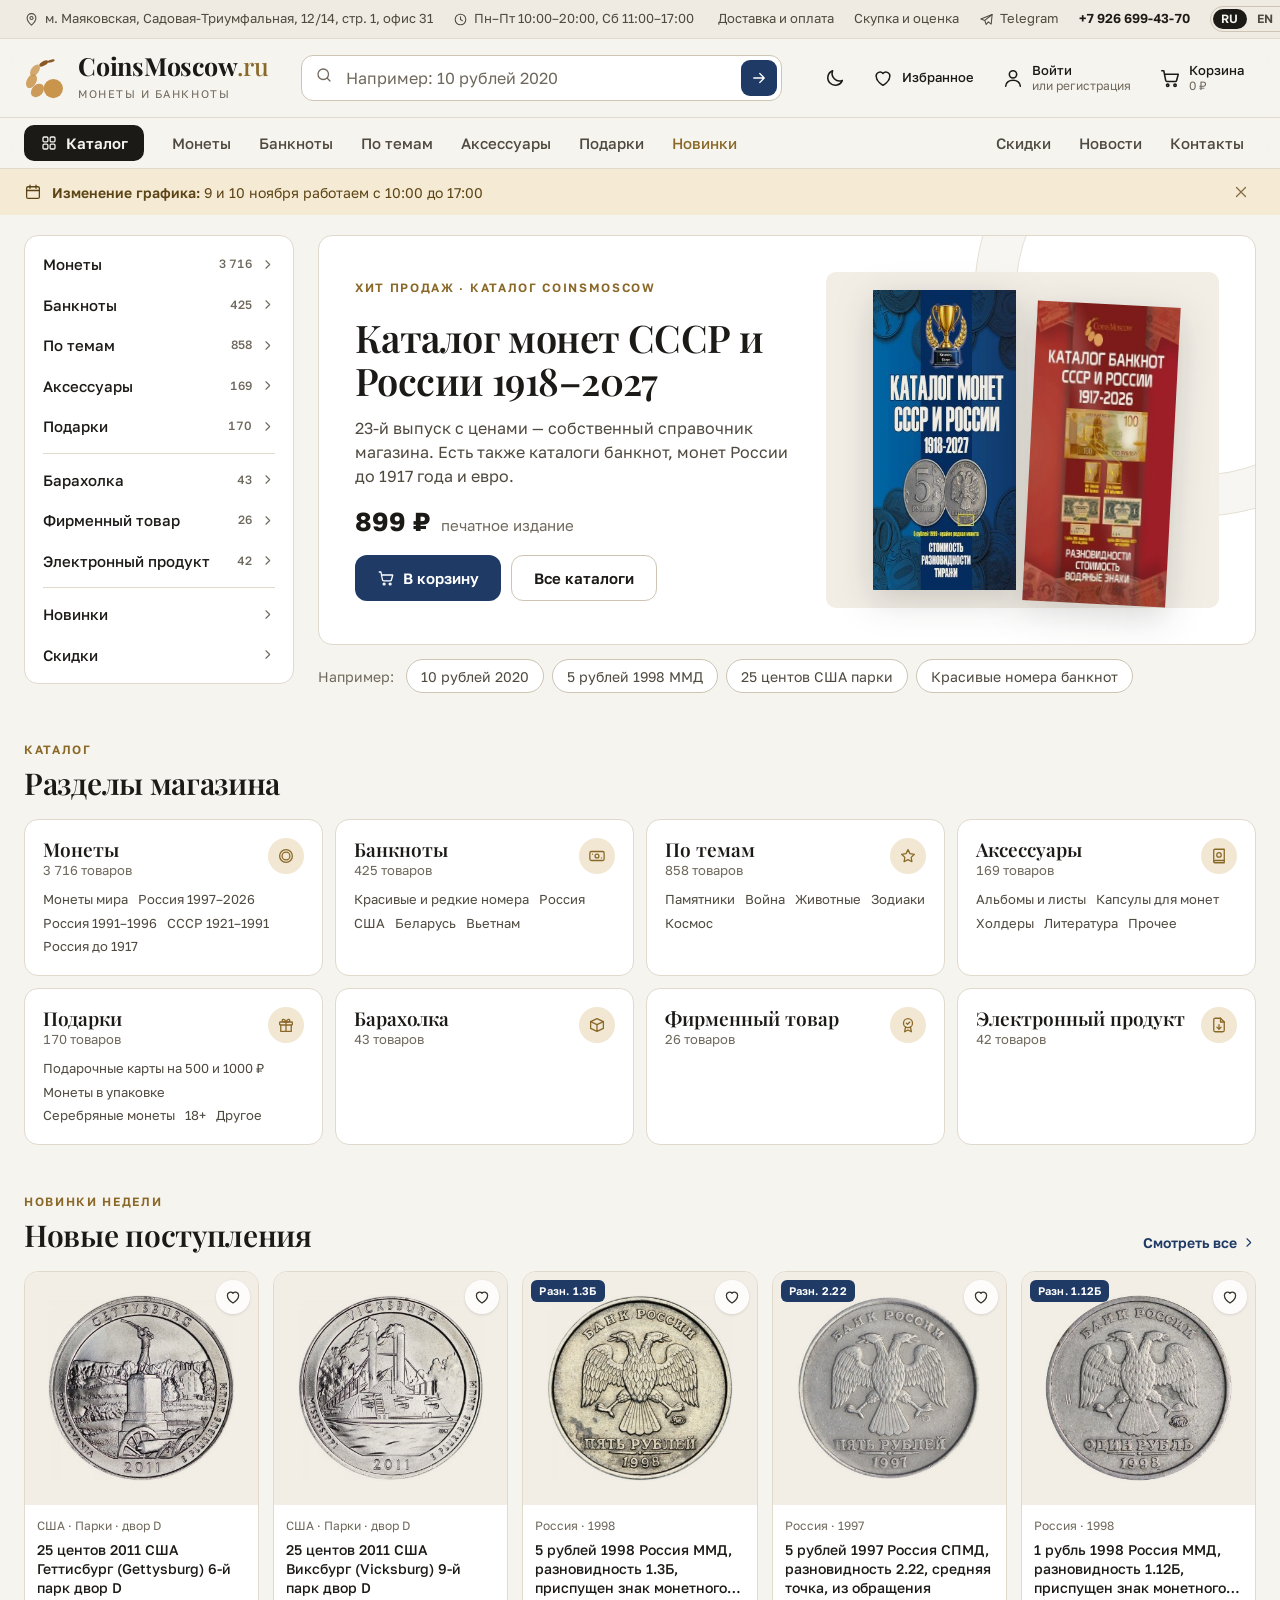
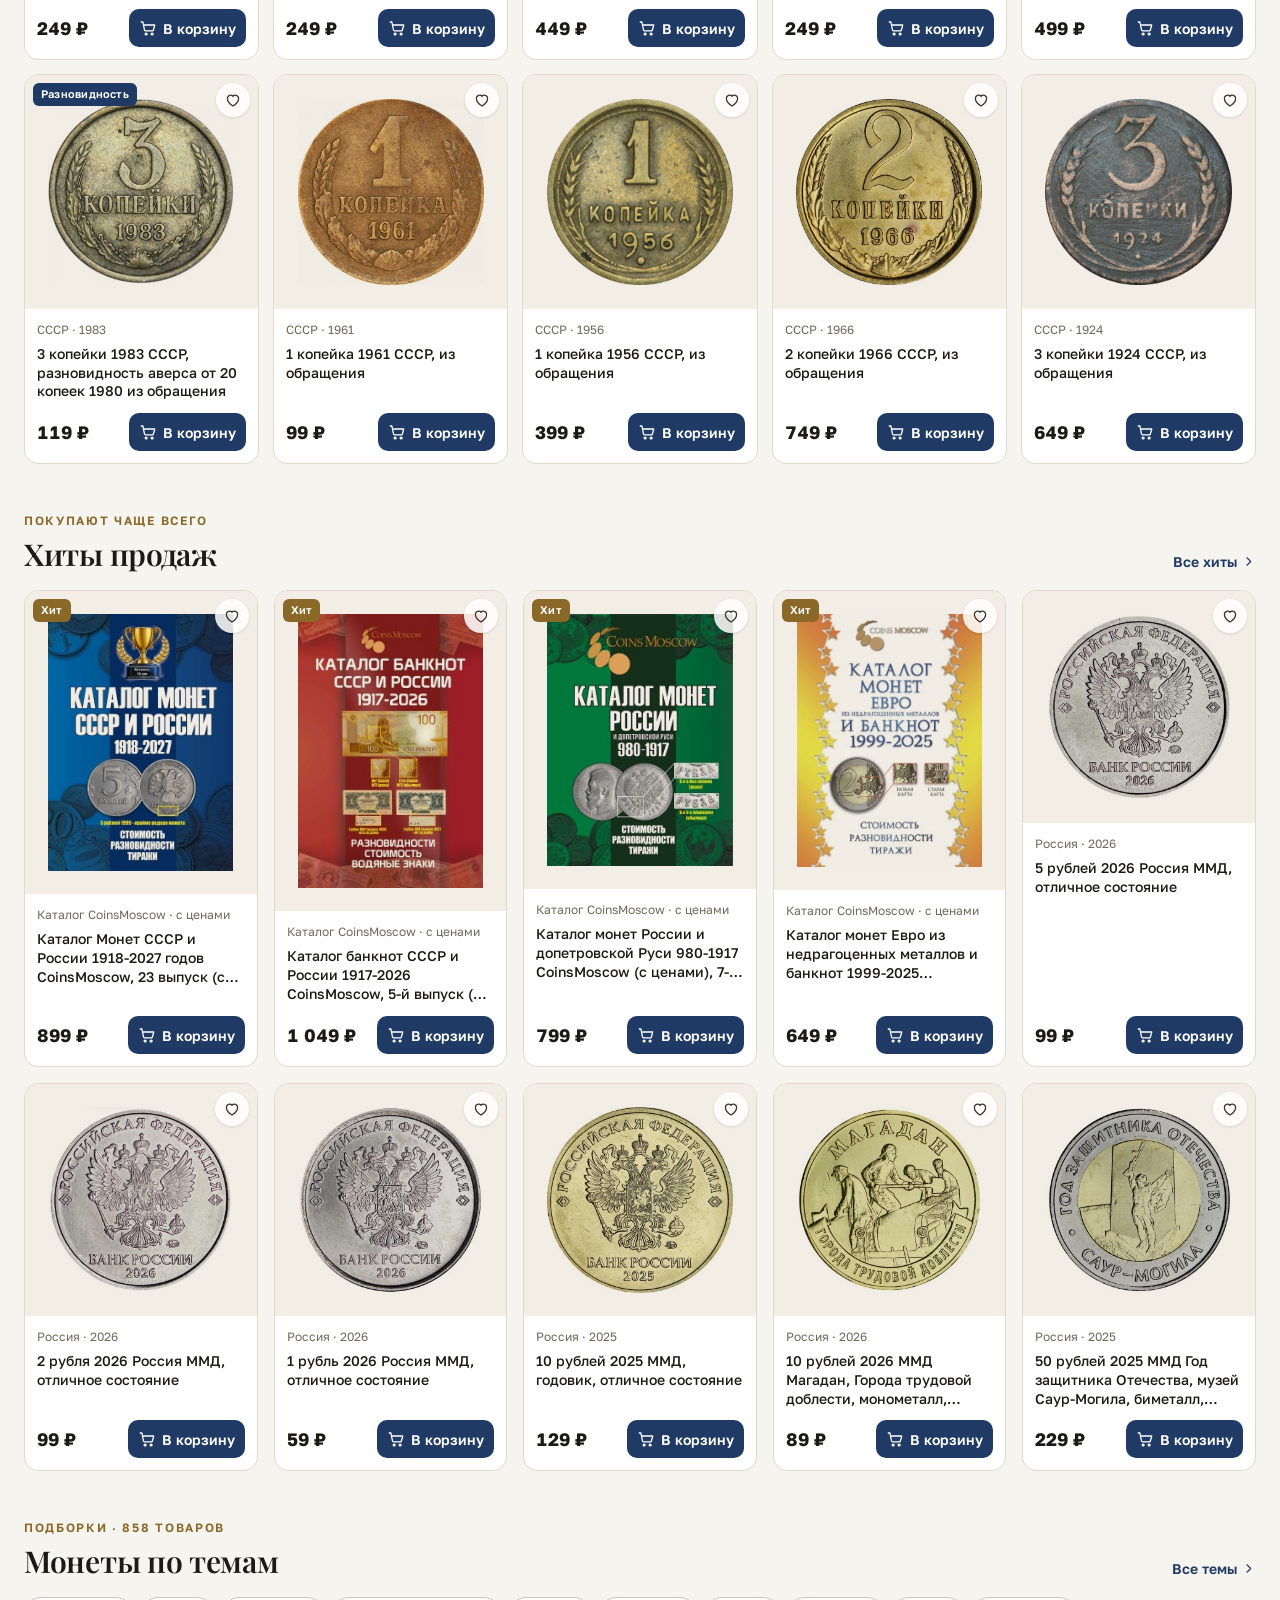
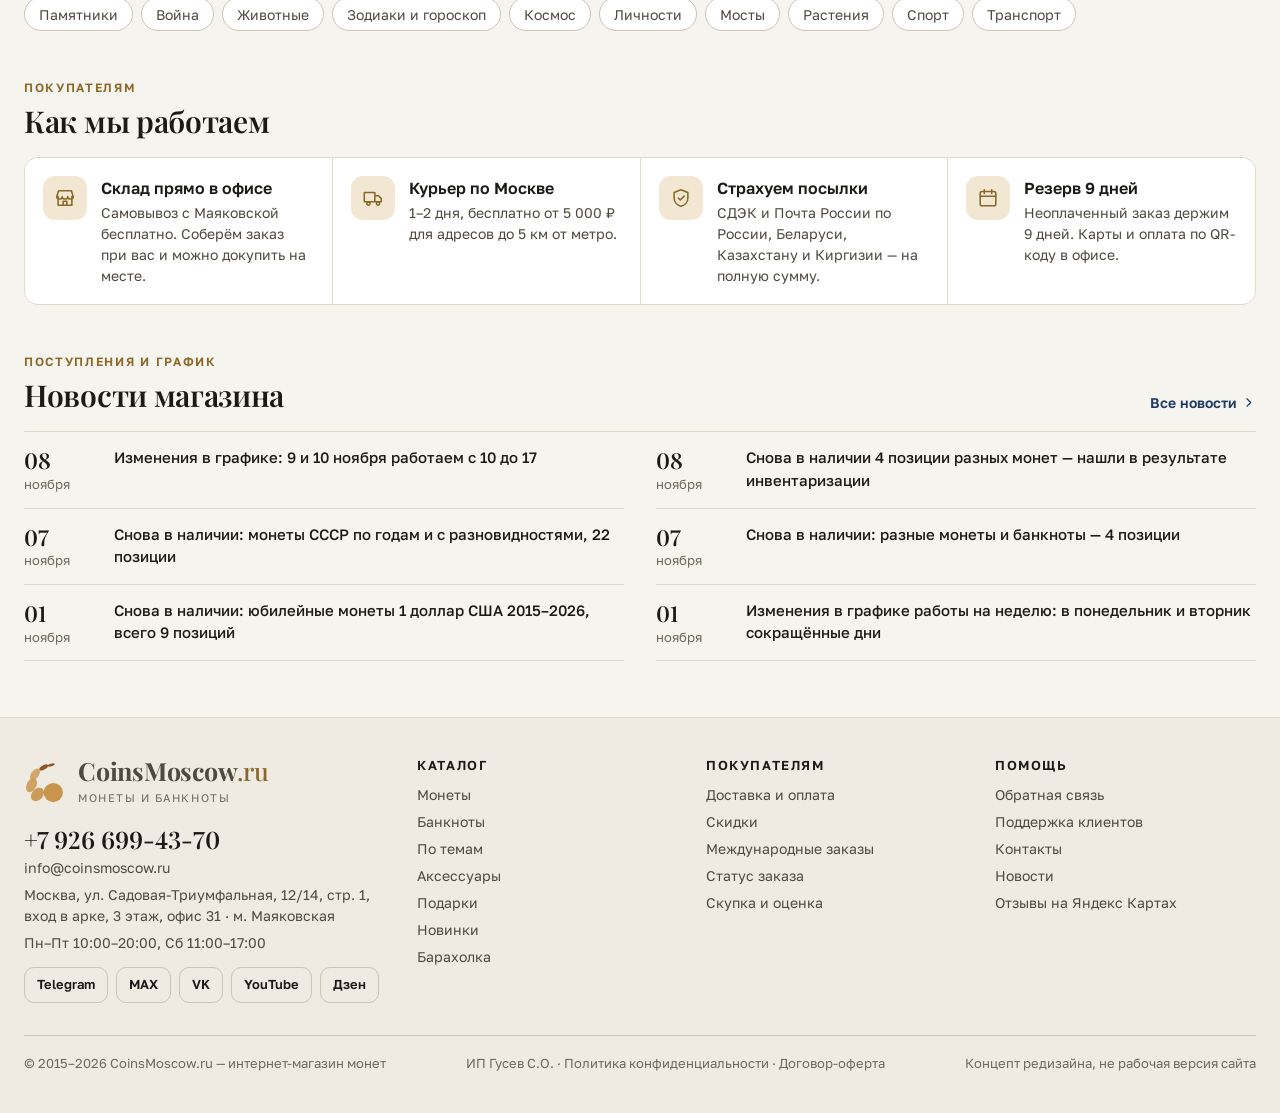
==== index.html @ cd940ba4 "feat: add coinsmoscow redesign concept" ====
<!doctype html>
<html lang="ru" data-theme="light" data-effective-theme="light">
<head>
<meta charset="utf-8">
<meta name="viewport" content="width=device-width, initial-scale=1, viewport-fit=cover">
<meta name="robots" content="noindex, nofollow">
<title>CoinsMoscow.ru — концепт редизайна</title>
<meta name="description" content="Концепт редизайна интернет-магазина монет и банкнот CoinsMoscow.ru">
<meta name="theme-color" content="#f6f4ef">
<script>(function(){var r=document.documentElement,t=null;try{t=localStorage.getItem('cm-theme')}catch(x){}if(t==='dark'){r.setAttribute('data-theme','dark');r.setAttribute('data-effective-theme','dark')}else if(t==='system'){r.removeAttribute('data-theme');r.setAttribute('data-effective-theme',window.matchMedia('(prefers-color-scheme: dark)').matches?'dark':'light')}})();</script>
<link rel="preconnect" href="https://fonts.googleapis.com">
<link rel="preconnect" href="https://fonts.gstatic.com" crossorigin>
<link rel="stylesheet" href="https://fonts.googleapis.com/css2?family=Golos+Text:wght@400;500;600;700&family=Playfair+Display:wght@500;600;700&display=swap">
<link rel="icon" href="data:image/svg+xml,%3Csvg xmlns=%22http://www.w3.org/2000/svg%22 viewBox=%220 0 32 32%22%3E%3Ccircle cx=%2216%22 cy=%2216%22 r=%2214%22 fill=%22%23c9954d%22/%3E%3Ccircle cx=%2216%22 cy=%2216%22 r=%229.5%22 fill=%22none%22 stroke=%22%238a5a26%22 stroke-width=%222%22/%3E%3C/svg%3E">
<link rel="stylesheet" href="assets/css/style.css">
</head>
<body>
<svg width="0" height="0" style="position:absolute" aria-hidden="true">
<symbol id="i-search" viewBox="0 0 24 24"><circle cx="11" cy="11" r="7"/><path d="m20 20-3.6-3.6"/></symbol>
<symbol id="i-user" viewBox="0 0 24 24"><circle cx="12" cy="8" r="4"/><path d="M4 21c0-4 3.6-6.5 8-6.5s8 2.5 8 6.5"/></symbol>
<symbol id="i-heart" viewBox="0 0 24 24"><path d="M12 20s-7.5-4.4-7.5-10.2A4.3 4.3 0 0 1 12 7a4.3 4.3 0 0 1 7.5 2.8C19.5 15.6 12 20 12 20z"/></symbol>
<symbol id="i-cart" viewBox="0 0 24 24"><path d="M3 4h2.2l2.1 10.6a1.6 1.6 0 0 0 1.6 1.3h8.7a1.6 1.6 0 0 0 1.6-1.2L21 8H6.1"/><circle cx="9.5" cy="20" r="1.3"/><circle cx="17.5" cy="20" r="1.3"/></symbol>
<symbol id="i-menu" viewBox="0 0 24 24"><path d="M4 7h16M4 12h16M4 17h16"/></symbol>
<symbol id="i-close" viewBox="0 0 24 24"><path d="M6 6l12 12M18 6 6 18"/></symbol>
<symbol id="i-grid" viewBox="0 0 24 24"><rect x="4" y="4" width="6.5" height="6.5" rx="1.5"/><rect x="13.5" y="4" width="6.5" height="6.5" rx="1.5"/><rect x="4" y="13.5" width="6.5" height="6.5" rx="1.5"/><rect x="13.5" y="13.5" width="6.5" height="6.5" rx="1.5"/></symbol>
<symbol id="i-sun" viewBox="0 0 24 24"><circle cx="12" cy="12" r="4"/><path d="M12 2.5v2M12 19.5v2M4.6 4.6l1.4 1.4M18 18l1.4 1.4M2.5 12h2M19.5 12h2M4.6 19.4 6 18M18 6l1.4-1.4"/></symbol>
<symbol id="i-moon" viewBox="0 0 24 24"><path d="M20 14.6A8.2 8.2 0 0 1 9.4 4 8.2 8.2 0 1 0 20 14.6z"/></symbol>
<symbol id="i-monitor" viewBox="0 0 24 24"><rect x="3" y="4.5" width="18" height="12" rx="2"/><path d="M9 20h6M12 16.5V20"/></symbol>
<symbol id="i-phone" viewBox="0 0 24 24"><path d="M5.5 3.5h3.2l1.8 4.6-2.2 1.4a11.5 11.5 0 0 0 6.2 6.2l1.4-2.2 4.6 1.8v3.2a2 2 0 0 1-2.2 2A16.8 16.8 0 0 1 3.5 5.7a2 2 0 0 1 2-2.2z"/></symbol>
<symbol id="i-pin" viewBox="0 0 24 24"><path d="M12 21s-7-6.1-7-11.4a7 7 0 0 1 14 0C19 14.9 12 21 12 21z"/><circle cx="12" cy="9.6" r="2.5"/></symbol>
<symbol id="i-clock" viewBox="0 0 24 24"><circle cx="12" cy="12" r="8.5"/><path d="M12 7.5V12l3 2"/></symbol>
<symbol id="i-chevron-right" viewBox="0 0 24 24"><path d="m9.5 6 6 6-6 6"/></symbol>
<symbol id="i-chevron-left" viewBox="0 0 24 24"><path d="m14.5 6-6 6 6 6"/></symbol>
<symbol id="i-chevron-down" viewBox="0 0 24 24"><path d="m6 9.5 6 6 6-6"/></symbol>
<symbol id="i-arrow-right" viewBox="0 0 24 24"><path d="M5 12h14M13 6l6 6-6 6"/></symbol>
<symbol id="i-info" viewBox="0 0 24 24"><circle cx="12" cy="12" r="8.5"/><path d="M12 11v5.5M12 7.8v.2"/></symbol>
<symbol id="i-coin" viewBox="0 0 24 24"><circle cx="12" cy="12" r="8.5"/><circle cx="12" cy="12" r="5.2"/></symbol>
<symbol id="i-banknote" viewBox="0 0 24 24"><rect x="2.5" y="6" width="19" height="12" rx="2"/><circle cx="12" cy="12" r="2.6"/><path d="M6 9.5v.01M18 14.5v.01"/></symbol>
<symbol id="i-star" viewBox="0 0 24 24"><path d="m12 3.5 2.6 5.3 5.9.9-4.3 4.1 1 5.8L12 16.9l-5.2 2.7 1-5.8-4.3-4.1 5.9-.9z"/></symbol>
<symbol id="i-album" viewBox="0 0 24 24"><path d="M5 4.5A1.5 1.5 0 0 1 6.5 3H19v15H6.5A1.5 1.5 0 0 0 5 19.5z"/><path d="M5 19.5A1.5 1.5 0 0 0 6.5 21H19v-3"/><circle cx="12" cy="10.5" r="3"/></symbol>
<symbol id="i-gift" viewBox="0 0 24 24"><rect x="3.5" y="8" width="17" height="4" rx="1"/><path d="M5 12v8.5h14V12M12 8v12.5"/><path d="M12 8C10.5 4 7 3.5 7 6s5 2 5 2zm0 0c1.5-4 5-4.5 5-2s-5 2-5 2z"/></symbol>
<symbol id="i-box" viewBox="0 0 24 24"><path d="m3.5 7.5 8.5-4 8.5 4-8.5 4z"/><path d="M3.5 7.5v9l8.5 4 8.5-4v-9M12 11.5v9"/></symbol>
<symbol id="i-seal" viewBox="0 0 24 24"><circle cx="12" cy="9.5" r="6"/><path d="m8.8 14.5-1.3 6.5 4.5-2.4 4.5 2.4-1.3-6.5"/><path d="m9.7 9.5 1.6 1.6 3-3"/></symbol>
<symbol id="i-file" viewBox="0 0 24 24"><path d="M14 3H7a2 2 0 0 0-2 2v14a2 2 0 0 0 2 2h10a2 2 0 0 0 2-2V8z"/><path d="M14 3v5h5M12 11.5v6M9.2 14.8 12 17.6l2.8-2.8"/></symbol>
<symbol id="i-truck" viewBox="0 0 24 24"><path d="M2.5 6h11.5v10H2.5zM14 9.5h4l3 3.2V16h-7"/><circle cx="7" cy="18" r="1.8"/><circle cx="17.5" cy="18" r="1.8"/></symbol>
<symbol id="i-store" viewBox="0 0 24 24"><path d="M4.5 10.5V20h15v-9.5M3 10.5 5 4h14l2 6.5"/><path d="M3 10.5c0 1.4 1.3 2.5 3 2.5s3-1.1 3-2.5c0 1.4 1.3 2.5 3 2.5s3-1.1 3-2.5c0 1.4 1.3 2.5 3 2.5s3-1.1 3-2.5M10 20v-4.5h4V20"/></symbol>
<symbol id="i-shield" viewBox="0 0 24 24"><path d="M12 3 19.5 6v6c0 4.4-3.2 8-7.5 9-4.3-1-7.5-4.6-7.5-9V6z"/><path d="m9 12 2.2 2.2L15.5 10"/></symbol>
<symbol id="i-calendar" viewBox="0 0 24 24"><rect x="3.5" y="5" width="17" height="15.5" rx="2"/><path d="M3.5 10h17M8 3v4M16 3v4"/></symbol>
<symbol id="i-copy" viewBox="0 0 24 24"><rect x="9" y="9" width="11.5" height="11.5" rx="2"/><path d="M5.5 15H5a1.5 1.5 0 0 1-1.5-1.5V5A1.5 1.5 0 0 1 5 3.5h8.5A1.5 1.5 0 0 1 15 5v.5"/></symbol>
<symbol id="i-zoom" viewBox="0 0 24 24"><circle cx="11" cy="11" r="7"/><path d="m20 20-3.6-3.6M11 8v6M8 11h6"/></symbol>
<symbol id="i-home" viewBox="0 0 24 24"><path d="M4 10.8 12 4l8 6.8"/><path d="M6 9.2V20h12V9.2M10 20v-5.5h4V20"/></symbol>
<symbol id="i-send" viewBox="0 0 24 24"><path d="M21 4 3 11.2l6.2 2.3L11.5 20l3.4-4.3 4.6 3.6z"/><path d="m9.2 13.5 11.8-9.5"/></symbol>
<symbol id="i-check" viewBox="0 0 24 24"><path d="m5 12.5 4.5 4.5L19 7.5"/></symbol>
<symbol id="i-eye" viewBox="0 0 24 24"><path d="M2.5 12S6 5.5 12 5.5 21.5 12 21.5 12 18 18.5 12 18.5 2.5 12 2.5 12z"/><circle cx="12" cy="12" r="3"/></symbol>
<symbol id="i-mail" viewBox="0 0 24 24"><rect x="3" y="5.5" width="18" height="13" rx="2"/><path d="m3.5 7 8.5 6 8.5-6"/></symbol>
<symbol id="i-chat" viewBox="0 0 24 24"><path d="M20.5 12a8.5 8.5 0 0 1-12.3 7.6L3.5 20.5l1-4.4A8.5 8.5 0 1 1 20.5 12z"/><path d="M9.5 9.5a2.5 2.5 0 1 1 3.4 2.3c-.6.3-.9.8-.9 1.4v.3M12 16.3v.2"/></symbol>
<symbol id="i-percent" viewBox="0 0 24 24"><path d="M19 5 5 19"/><circle cx="7" cy="7" r="2.5"/><circle cx="17" cy="17" r="2.5"/></symbol>
</svg><div class="topbar">
<div class="container topbar__inner">
<div class="topbar__group">
<span class="topbar__item"><svg class="icon icon--xs" aria-hidden="true"><use href="#i-pin"/></svg>м. Маяковская, Садовая-Триумфальная, 12/14, стр. 1, офис 31</span>
<span class="topbar__item"><svg class="icon icon--xs" aria-hidden="true"><use href="#i-clock"/></svg>Пн–Пт 10:00–20:00, Сб 11:00–17:00</span>
</div>
<div class="topbar__group">
<a class="topbar__item" href="#">Доставка и оплата</a>
<a class="topbar__item" href="#">Скупка и оценка</a>
<a class="topbar__item" href="https://t.me/coinsmoscow_ru"><svg class="icon icon--xs" aria-hidden="true"><use href="#i-send"/></svg>Telegram</a>
<a class="topbar__item topbar__phone num" href="tel:+79266994370">+7 926 699-43-70</a>
<span class="lang"><a href="#" aria-current="true">RU</a><a href="#">EN</a><a href="#">DE</a></span>
</div>
</div>
</div><header class="header">
<div class="container header__row">
<button class="icon-btn header__menu-btn" type="button" data-drawer-open aria-label="Открыть меню"><svg class="icon" aria-hidden="true"><use href="#i-menu"/></svg></button>
<a class="logo" href="index.html" aria-label="CoinsMoscow.ru — на главную"><svg class="logo__mark" viewBox="0 0 48 48" aria-hidden="true"><ellipse class="c2" cx="31" cy="4.6" rx="4.2" ry="1.5" transform="rotate(-16 31 4.6)"/><ellipse class="c2" cx="22.6" cy="7.4" rx="5.6" ry="2.5" transform="rotate(-30 22.6 7.4)"/><ellipse class="c1" cx="12.6" cy="15.2" rx="4.4" ry="7.6" transform="rotate(36 12.6 15.2)" opacity=".8"/><ellipse class="c1" cx="8.6" cy="27.6" rx="5.4" ry="8.6" transform="rotate(30 8.6 27.6)" opacity=".86"/><ellipse class="c1" cx="15.4" cy="38.2" rx="6.4" ry="8.6" transform="rotate(42 15.4 38.2)" opacity=".93"/><circle class="c1" cx="33.5" cy="36" r="11"/></svg><span><span class="logo__word">CoinsMoscow<span>.ru</span></span><span class="logo__sub">Монеты и банкноты</span></span></a>
<form class="search header__search" role="search" data-demo-form="Это макет: поиск заработает в рабочей версии">
<label class="visually-hidden" for="q">Поиск по каталогу</label>
<span class="search__icon"><svg class="icon icon--sm" aria-hidden="true"><use href="#i-search"/></svg></span>
<input class="search__input" id="q" type="search" placeholder="Например: 10 рублей 2020" autocomplete="off">
<button class="search__submit" type="submit" aria-label="Найти"><svg class="icon icon--sm" aria-hidden="true"><use href="#i-arrow-right"/></svg></button>
</form>
<div class="header__actions">
<button class="icon-btn" type="button" data-theme-toggle aria-label="Сменить тему"><svg class="icon ic-moon" aria-hidden="true"><use href="#i-moon"/></svg><svg class="icon ic-sun" aria-hidden="true"><use href="#i-sun"/></svg></button>
<a class="icon-btn header__action header__action--desk" href="#"><svg class="icon" aria-hidden="true"><use href="#i-heart"/></svg><span class="badge-count" data-fav-count data-empty="true">0</span><span class="header__action-label">Избранное</span></a>
<a class="icon-btn header__action header__action--desk" href="#"><svg class="icon" aria-hidden="true"><use href="#i-user"/></svg><span class="header__action-label">Войти<small>или регистрация</small></span></a>
<a class="icon-btn header__action" href="#"><svg class="icon" aria-hidden="true"><use href="#i-cart"/></svg><span class="badge-count" data-cart-count data-empty="true">0</span><span class="header__action-label">Корзина<small class="num" data-cart-sum>0&nbsp;₽</small></span></a>
</div>
</div>
<nav class="nav" aria-label="Основная навигация">
<div class="container nav__inner">
<button class="nav__catalog" type="button" data-mega-toggle aria-expanded="false"><svg class="icon icon--sm" aria-hidden="true"><use href="#i-grid"/></svg>Каталог</button>
<a class="nav__link" href="#">Монеты</a>
<a class="nav__link" href="#">Банкноты</a>
<a class="nav__link" href="#">По темам</a>
<a class="nav__link" href="#">Аксессуары</a>
<a class="nav__link" href="#">Подарки</a>
<a class="nav__link nav__link--accent" href="#">Новинки</a>
<span class="nav__spacer"></span>
<a class="nav__link" href="#">Скидки</a>
<a class="nav__link" href="#">Новости</a>
<a class="nav__link" href="#">Контакты</a>
</div>
<div class="mega" data-mega hidden><div class="container mega__grid"><div><a class="mega__title" href="#">Монеты<small class="num">3&nbsp;716</small></a><ul class="mega__list"><li><a href="#">Монеты мира</a></li><li><a href="#">Россия 1997–2026</a></li><li><a href="#">Россия 1991–1996</a></li><li><a href="#">СССР 1921–1991</a></li><li><a href="#">Россия до 1917</a></li><li><a href="#">Копии монет</a></li></ul></div><div><a class="mega__title" href="#">Банкноты<small class="num">425</small></a><ul class="mega__list"><li><a href="#">Красивые и редкие номера</a></li><li><a href="#">Россия</a></li><li><a href="#">США</a></li><li><a href="#">Беларусь</a></li><li><a href="#">Вьетнам</a></li><li><a href="#">Германия</a></li><li><a href="#">Туркменистан</a></li></ul></div><div><a class="mega__title" href="#">По темам<small class="num">858</small></a><ul class="mega__list"><li><a href="#">Памятники</a></li><li><a href="#">Война</a></li><li><a href="#">Животные</a></li><li><a href="#">Зодиаки</a></li><li><a href="#">Космос</a></li><li><a href="#">Личности</a></li><li><a href="#">Спорт</a></li></ul></div><div><a class="mega__title" href="#">Аксессуары<small class="num">169</small></a><ul class="mega__list"><li><a href="#">Альбомы и листы</a></li><li><a href="#">Капсулы для монет</a></li><li><a href="#">Холдеры</a></li><li><a href="#">Литература</a></li><li><a href="#">Прочее</a></li></ul></div><div><a class="mega__title" href="#">Подарки<small class="num">170</small></a><ul class="mega__list"><li><a href="#">Подарочные карты на 500 и 1000 ₽</a></li><li><a href="#">Монеты в упаковке</a></li><li><a href="#">Серебряные монеты</a></li><li><a href="#">18+</a></li><li><a href="#">Другое</a></li></ul></div><div><a class="mega__title" href="#">Барахолка<small class="num">43</small></a><ul class="mega__list"><li><a href="#">Все товары раздела</a></li></ul></div><div><a class="mega__title" href="#">Фирменный товар<small class="num">26</small></a><ul class="mega__list"><li><a href="#">Все товары раздела</a></li></ul></div><div><a class="mega__title" href="#">Электронный продукт<small class="num">42</small></a><ul class="mega__list"><li><a href="#">Все товары раздела</a></li></ul></div></div></div>
</nav>
</header><div class="notice" data-notice>
<div class="container notice__inner">
<svg class="icon icon--sm" aria-hidden="true"><use href="#i-calendar"/></svg>
<p class="notice__text"><b>Изменение графика:</b> 9 и 10 ноября работаем с 10:00 до 17:00</p>
<button class="notice__close" type="button" data-notice-close aria-label="Скрыть"><svg class="icon icon--sm" aria-hidden="true"><use href="#i-close"/></svg></button>
</div>
</div><main><section class="hero"><div class="container hero__layout"><nav class="side-cat" aria-label="Разделы каталога"><a class="side-cat__link" href="#">Монеты<small>3&nbsp;716</small><svg class="icon icon--xs" aria-hidden="true"><use href="#i-chevron-right"/></svg></a><a class="side-cat__link" href="#">Банкноты<small>425</small><svg class="icon icon--xs" aria-hidden="true"><use href="#i-chevron-right"/></svg></a><a class="side-cat__link" href="#">По темам<small>858</small><svg class="icon icon--xs" aria-hidden="true"><use href="#i-chevron-right"/></svg></a><a class="side-cat__link" href="#">Аксессуары<small>169</small><svg class="icon icon--xs" aria-hidden="true"><use href="#i-chevron-right"/></svg></a><a class="side-cat__link" href="#">Подарки<small>170</small><svg class="icon icon--xs" aria-hidden="true"><use href="#i-chevron-right"/></svg></a><div class="side-cat__divider"></div><a class="side-cat__link" href="#">Барахолка<small>43</small><svg class="icon icon--xs" aria-hidden="true"><use href="#i-chevron-right"/></svg></a><a class="side-cat__link" href="#">Фирменный товар<small>26</small><svg class="icon icon--xs" aria-hidden="true"><use href="#i-chevron-right"/></svg></a><a class="side-cat__link" href="#">Электронный продукт<small>42</small><svg class="icon icon--xs" aria-hidden="true"><use href="#i-chevron-right"/></svg></a><div class="side-cat__divider"></div><a class="side-cat__link" href="#">Новинки<svg class="icon icon--xs" aria-hidden="true"><use href="#i-chevron-right"/></svg></a><a class="side-cat__link" href="#">Скидки<svg class="icon icon--xs" aria-hidden="true"><use href="#i-chevron-right"/></svg></a></nav><div>
<div class="promo">
<div class="promo__body">
<p class="kicker">Хит продаж · каталог CoinsMoscow</p>
<h1 class="promo__title">Каталог монет СССР и России 1918–2027</h1>
<p class="promo__lead">23-й выпуск с ценами — собственный справочник магазина. Есть также каталоги банкнот, монет России до 1917 года и евро.</p>
<p class="promo__price"><b class="num">899&nbsp;₽</b>печатное издание</p>
<div class="promo__actions">
<button class="btn btn--primary" type="button" data-add data-price="899" data-name="Каталог монет СССР и России 1918–2027, 23-й выпуск"><svg class="icon icon--sm" aria-hidden="true"><use href="#i-cart"/></svg>В корзину</button>
<a class="btn btn--ghost" href="#">Все каталоги</a>
</div>
</div>
<div class="promo__media"><img src="assets/img/products/705-s-catalog-russian-ussr-coins-coinsmoscow-1.jpg" alt="Обложка каталога монет СССР и России CoinsMoscow" width="217" height="300"><img src="assets/img/products/12721-s-catalog-banknot-russia-1.jpg" alt="Обложка каталога банкнот СССР и России CoinsMoscow" width="217" height="300"></div>
</div>
<div class="quick"><span class="quick__label">Например:</span><a class="chip" href="#">10 рублей 2020</a><a class="chip" href="#">5 рублей 1998 ММД</a><a class="chip" href="#">25 центов США парки</a><a class="chip" href="#">Красивые номера банкнот</a></div>
</div></div></section><section class="section ">
<div class="container">
<div class="section__head"><div><p class="kicker">Каталог</p><h2 class="section__title">Разделы магазина</h2></div></div>
<div class="cats"><div class="cat"><div class="cat__top"><div><h3 class="cat__name"><a href="#">Монеты</a></h3><p class="cat__count num">3&nbsp;716 товаров</p></div><span class="cat__icon"><svg class="icon icon--sm" aria-hidden="true"><use href="#i-coin"/></svg></span></div><div class="cat__subs"><a href="#">Монеты мира</a><a href="#">Россия 1997–2026</a><a href="#">Россия 1991–1996</a><a href="#">СССР 1921–1991</a><a href="#">Россия до 1917</a></div></div><div class="cat"><div class="cat__top"><div><h3 class="cat__name"><a href="#">Банкноты</a></h3><p class="cat__count num">425 товаров</p></div><span class="cat__icon"><svg class="icon icon--sm" aria-hidden="true"><use href="#i-banknote"/></svg></span></div><div class="cat__subs"><a href="#">Красивые и редкие номера</a><a href="#">Россия</a><a href="#">США</a><a href="#">Беларусь</a><a href="#">Вьетнам</a></div></div><div class="cat"><div class="cat__top"><div><h3 class="cat__name"><a href="#">По темам</a></h3><p class="cat__count num">858 товаров</p></div><span class="cat__icon"><svg class="icon icon--sm" aria-hidden="true"><use href="#i-star"/></svg></span></div><div class="cat__subs"><a href="#">Памятники</a><a href="#">Война</a><a href="#">Животные</a><a href="#">Зодиаки</a><a href="#">Космос</a></div></div><div class="cat"><div class="cat__top"><div><h3 class="cat__name"><a href="#">Аксессуары</a></h3><p class="cat__count num">169 товаров</p></div><span class="cat__icon"><svg class="icon icon--sm" aria-hidden="true"><use href="#i-album"/></svg></span></div><div class="cat__subs"><a href="#">Альбомы и листы</a><a href="#">Капсулы для монет</a><a href="#">Холдеры</a><a href="#">Литература</a><a href="#">Прочее</a></div></div><div class="cat"><div class="cat__top"><div><h3 class="cat__name"><a href="#">Подарки</a></h3><p class="cat__count num">170 товаров</p></div><span class="cat__icon"><svg class="icon icon--sm" aria-hidden="true"><use href="#i-gift"/></svg></span></div><div class="cat__subs"><a href="#">Подарочные карты на 500 и 1000 ₽</a><a href="#">Монеты в упаковке</a><a href="#">Серебряные монеты</a><a href="#">18+</a><a href="#">Другое</a></div></div><div class="cat"><div class="cat__top"><div><h3 class="cat__name"><a href="#">Барахолка</a></h3><p class="cat__count num">43 товаров</p></div><span class="cat__icon"><svg class="icon icon--sm" aria-hidden="true"><use href="#i-box"/></svg></span></div></div><div class="cat"><div class="cat__top"><div><h3 class="cat__name"><a href="#">Фирменный товар</a></h3><p class="cat__count num">26 товаров</p></div><span class="cat__icon"><svg class="icon icon--sm" aria-hidden="true"><use href="#i-seal"/></svg></span></div></div><div class="cat"><div class="cat__top"><div><h3 class="cat__name"><a href="#">Электронный продукт</a></h3><p class="cat__count num">42 товаров</p></div><span class="cat__icon"><svg class="icon icon--sm" aria-hidden="true"><use href="#i-file"/></svg></span></div></div></div>
</div>
</section><section class="section ">
<div class="container">
<div class="section__head"><div><p class="kicker">Новинки недели</p><h2 class="section__title">Новые поступления</h2></div><a class="more-link" href="#">Смотреть все<svg class="icon icon--xs" aria-hidden="true"><use href="#i-chevron-right"/></svg></a></div>
<div class="rail"><article class="card">
<a class="card__media" href="product.html" tabindex="-1" aria-hidden="true"><img src="assets/img/products/3940-s-25-cents-2011-usa-gettysburg-d-1.jpg" alt="" loading="lazy" width="300" height="300"></a>
<button class="card__fav" type="button" data-fav aria-pressed="false" aria-label="В избранное"><svg class="icon icon--sm" aria-hidden="true"><use href="#i-heart"/></svg></button>
<div class="card__body">
<p class="card__meta">США · Парки · двор D</p>
<h3 class="card__title"><a href="product.html">25 центов 2011 США Геттисбург (Gettysburg) 6-й парк двор D</a></h3>
<div class="card__foot"><span class="price">249&nbsp;₽</span><button class="card__add" type="button" data-add data-price="249" data-name="25 центов 2011 США Геттисбург (Gettysburg) 6-й парк двор D" aria-label="В корзину"><svg class="icon icon--sm" aria-hidden="true"><use href="#i-cart"/></svg><span class="card__add-label">В корзину</span></button></div>
</div>
</article><article class="card">
<a class="card__media" href="product.html" tabindex="-1" aria-hidden="true"><img src="assets/img/products/7563-s-25-cents-2011-usa-vicksburg-d-1.jpg" alt="" loading="lazy" width="300" height="300"></a>
<button class="card__fav" type="button" data-fav aria-pressed="false" aria-label="В избранное"><svg class="icon icon--sm" aria-hidden="true"><use href="#i-heart"/></svg></button>
<div class="card__body">
<p class="card__meta">США · Парки · двор D</p>
<h3 class="card__title"><a href="product.html">25 центов 2011 США Виксбург (Vicksburg) 9-й парк двор D</a></h3>
<div class="card__foot"><span class="price">249&nbsp;₽</span><button class="card__add" type="button" data-add data-price="249" data-name="25 центов 2011 США Виксбург (Vicksburg) 9-й парк двор D" aria-label="В корзину"><svg class="icon icon--sm" aria-hidden="true"><use href="#i-cart"/></svg><span class="card__add-label">В корзину</span></button></div>
</div>
</article><article class="card">
<a class="card__media" href="product.html" tabindex="-1" aria-hidden="true"><img src="assets/img/products/18323-s-5-rubles-1998-m-below-fc-1.jpg" alt="" loading="lazy" width="300" height="300"></a>
<span class="card__tag">Разн. 1.3Б</span><button class="card__fav" type="button" data-fav aria-pressed="false" aria-label="В избранное"><svg class="icon icon--sm" aria-hidden="true"><use href="#i-heart"/></svg></button>
<div class="card__body">
<p class="card__meta">Россия · 1998</p>
<h3 class="card__title"><a href="product.html">5 рублей 1998 Россия ММД, разновидность 1.3Б, приспущен знак монетного двора, из обращения</a></h3>
<div class="card__foot"><span class="price">449&nbsp;₽</span><button class="card__add" type="button" data-add data-price="449" data-name="5 рублей 1998 Россия ММД, разновидность 1.3Б, приспущен знак монетного двора, из обращения" aria-label="В корзину"><svg class="icon icon--sm" aria-hidden="true"><use href="#i-cart"/></svg><span class="card__add-label">В корзину</span></button></div>
</div>
</article><article class="card">
<a class="card__media" href="product.html" tabindex="-1" aria-hidden="true"><img src="assets/img/products/22901-5r97_2_22_1.jpg" alt="" loading="lazy" width="300" height="300"></a>
<span class="card__tag">Разн. 2.22</span><button class="card__fav" type="button" data-fav aria-pressed="false" aria-label="В избранное"><svg class="icon icon--sm" aria-hidden="true"><use href="#i-heart"/></svg></button>
<div class="card__body">
<p class="card__meta">Россия · 1997</p>
<h3 class="card__title"><a href="product.html">5 рублей 1997 Россия СПМД, разновидность 2.22, средняя точка, из обращения</a></h3>
<div class="card__foot"><span class="price">249&nbsp;₽</span><button class="card__add" type="button" data-add data-price="249" data-name="5 рублей 1997 Россия СПМД, разновидность 2.22, средняя точка, из обращения" aria-label="В корзину"><svg class="icon icon--sm" aria-hidden="true"><use href="#i-cart"/></svg><span class="card__add-label">В корзину</span></button></div>
</div>
</article><article class="card">
<a class="card__media" href="product.html" tabindex="-1" aria-hidden="true"><img src="assets/img/products/19958-1r1998mmd-prispushen-2.jpg" alt="" loading="lazy" width="300" height="300"></a>
<span class="card__tag">Разн. 1.12Б</span><button class="card__fav" type="button" data-fav aria-pressed="false" aria-label="В избранное"><svg class="icon icon--sm" aria-hidden="true"><use href="#i-heart"/></svg></button>
<div class="card__body">
<p class="card__meta">Россия · 1998</p>
<h3 class="card__title"><a href="product.html">1 рубль 1998 Россия ММД, разновидность 1.12Б, приспущен знак монетного двора, из обращения</a></h3>
<div class="card__foot"><span class="price">499&nbsp;₽</span><button class="card__add" type="button" data-add data-price="499" data-name="1 рубль 1998 Россия ММД, разновидность 1.12Б, приспущен знак монетного двора, из обращения" aria-label="В корзину"><svg class="icon icon--sm" aria-hidden="true"><use href="#i-cart"/></svg><span class="card__add-label">В корзину</span></button></div>
</div>
</article><article class="card">
<a class="card__media" href="product.html" tabindex="-1" aria-hidden="true"><img src="assets/img/products/21824-3cop83-2.jpg" alt="" loading="lazy" width="300" height="300"></a>
<span class="card__tag">Разновидность</span><button class="card__fav" type="button" data-fav aria-pressed="false" aria-label="В избранное"><svg class="icon icon--sm" aria-hidden="true"><use href="#i-heart"/></svg></button>
<div class="card__body">
<p class="card__meta">СССР · 1983</p>
<h3 class="card__title"><a href="product.html">3 копейки 1983 СССР, разновидность аверса от 20 копеек 1980 из обращения</a></h3>
<div class="card__foot"><span class="price">119&nbsp;₽</span><button class="card__add" type="button" data-add data-price="119" data-name="3 копейки 1983 СССР, разновидность аверса от 20 копеек 1980 из обращения" aria-label="В корзину"><svg class="icon icon--sm" aria-hidden="true"><use href="#i-cart"/></svg><span class="card__add-label">В корзину</span></button></div>
</div>
</article><article class="card">
<a class="card__media" href="product.html" tabindex="-1" aria-hidden="true"><img src="assets/img/products/10686-img_4483.jpg" alt="" loading="lazy" width="300" height="300"></a>
<button class="card__fav" type="button" data-fav aria-pressed="false" aria-label="В избранное"><svg class="icon icon--sm" aria-hidden="true"><use href="#i-heart"/></svg></button>
<div class="card__body">
<p class="card__meta">СССР · 1961</p>
<h3 class="card__title"><a href="product.html">1 копейка 1961 СССР, из обращения</a></h3>
<div class="card__foot"><span class="price">99&nbsp;₽</span><button class="card__add" type="button" data-add data-price="99" data-name="1 копейка 1961 СССР, из обращения" aria-label="В корзину"><svg class="icon icon--sm" aria-hidden="true"><use href="#i-cart"/></svg><span class="card__add-label">В корзину</span></button></div>
</div>
</article><article class="card">
<a class="card__media" href="product.html" tabindex="-1" aria-hidden="true"><img src="assets/img/products/20951-img_2649_enl.jpg" alt="" loading="lazy" width="300" height="300"></a>
<button class="card__fav" type="button" data-fav aria-pressed="false" aria-label="В избранное"><svg class="icon icon--sm" aria-hidden="true"><use href="#i-heart"/></svg></button>
<div class="card__body">
<p class="card__meta">СССР · 1956</p>
<h3 class="card__title"><a href="product.html">1 копейка 1956 СССР, из обращения</a></h3>
<div class="card__foot"><span class="price">399&nbsp;₽</span><button class="card__add" type="button" data-add data-price="399" data-name="1 копейка 1956 СССР, из обращения" aria-label="В корзину"><svg class="icon icon--sm" aria-hidden="true"><use href="#i-cart"/></svg><span class="card__add-label">В корзину</span></button></div>
</div>
</article><article class="card">
<a class="card__media" href="product.html" tabindex="-1" aria-hidden="true"><img src="assets/img/products/14920-2k1966-1.jpg" alt="" loading="lazy" width="300" height="300"></a>
<button class="card__fav" type="button" data-fav aria-pressed="false" aria-label="В избранное"><svg class="icon icon--sm" aria-hidden="true"><use href="#i-heart"/></svg></button>
<div class="card__body">
<p class="card__meta">СССР · 1966</p>
<h3 class="card__title"><a href="product.html">2 копейки 1966 СССР, из обращения</a></h3>
<div class="card__foot"><span class="price">749&nbsp;₽</span><button class="card__add" type="button" data-add data-price="749" data-name="2 копейки 1966 СССР, из обращения" aria-label="В корзину"><svg class="icon icon--sm" aria-hidden="true"><use href="#i-cart"/></svg><span class="card__add-label">В корзину</span></button></div>
</div>
</article><article class="card">
<a class="card__media" href="product.html" tabindex="-1" aria-hidden="true"><img src="assets/img/products/20965-img_2578_enl.jpg" alt="" loading="lazy" width="300" height="300"></a>
<button class="card__fav" type="button" data-fav aria-pressed="false" aria-label="В избранное"><svg class="icon icon--sm" aria-hidden="true"><use href="#i-heart"/></svg></button>
<div class="card__body">
<p class="card__meta">СССР · 1924</p>
<h3 class="card__title"><a href="product.html">3 копейки 1924 СССР, из обращения</a></h3>
<div class="card__foot"><span class="price">649&nbsp;₽</span><button class="card__add" type="button" data-add data-price="649" data-name="3 копейки 1924 СССР, из обращения" aria-label="В корзину"><svg class="icon icon--sm" aria-hidden="true"><use href="#i-cart"/></svg><span class="card__add-label">В корзину</span></button></div>
</div>
</article><article class="card">
<a class="card__media" href="product.html" tabindex="-1" aria-hidden="true"><img src="assets/img/products/21880-20cop42-1.jpg" alt="" loading="lazy" width="300" height="300"></a>
<button class="card__fav" type="button" data-fav aria-pressed="false" aria-label="В избранное"><svg class="icon icon--sm" aria-hidden="true"><use href="#i-heart"/></svg></button>
<div class="card__body">
<p class="card__meta">СССР · 1942</p>
<h3 class="card__title"><a href="product.html">20 копеек 1942 СССР, из обращения</a></h3>
<div class="card__foot"><span class="price">599&nbsp;₽</span><button class="card__add" type="button" data-add data-price="599" data-name="20 копеек 1942 СССР, из обращения" aria-label="В корзину"><svg class="icon icon--sm" aria-hidden="true"><use href="#i-cart"/></svg><span class="card__add-label">В корзину</span></button></div>
</div>
</article><article class="card">
<a class="card__media" href="product.html" tabindex="-1" aria-hidden="true"><img src="assets/img/products/20924-img_2661_enl.jpg" alt="" loading="lazy" width="300" height="300"></a>
<button class="card__fav" type="button" data-fav aria-pressed="false" aria-label="В избранное"><svg class="icon icon--sm" aria-hidden="true"><use href="#i-heart"/></svg></button>
<div class="card__body">
<p class="card__meta">СССР · 1924</p>
<h3 class="card__title"><a href="product.html">1 копейка 1924 СССР, из обращения</a></h3>
<div class="card__foot"><span class="price">329&nbsp;₽</span><button class="card__add" type="button" data-add data-price="329" data-name="1 копейка 1924 СССР, из обращения" aria-label="В корзину"><svg class="icon icon--sm" aria-hidden="true"><use href="#i-cart"/></svg><span class="card__add-label">В корзину</span></button></div>
</div>
</article><article class="card">
<a class="card__media" href="product.html" tabindex="-1" aria-hidden="true"><img src="assets/img/products/24176-1grukr1996_2_2.jpg" alt="" loading="lazy" width="300" height="300"></a>
<span class="card__tag card__tag--gold">Нечастый год</span><button class="card__fav" type="button" data-fav aria-pressed="false" aria-label="В избранное"><svg class="icon icon--sm" aria-hidden="true"><use href="#i-heart"/></svg></button>
<div class="card__body">
<p class="card__meta">Украина · 1996</p>
<h3 class="card__title"><a href="product.html">1 гривна 1996 Украина, нечастый год, из обращения</a></h3>
<div class="card__foot"><span class="price">1&nbsp;349&nbsp;₽</span><button class="card__add" type="button" data-add data-price="1349" data-name="1 гривна 1996 Украина, нечастый год, из обращения" aria-label="В корзину"><svg class="icon icon--sm" aria-hidden="true"><use href="#i-cart"/></svg><span class="card__add-label">В корзину</span></button></div>
</div>
</article><article class="card">
<a class="card__media" href="product.html" tabindex="-1" aria-hidden="true"><img src="assets/img/products/14641-3k1968-1.jpg" alt="" loading="lazy" width="300" height="300"></a>
<button class="card__fav" type="button" data-fav aria-pressed="false" aria-label="В избранное"><svg class="icon icon--sm" aria-hidden="true"><use href="#i-heart"/></svg></button>
<div class="card__body">
<p class="card__meta">СССР · 1968</p>
<h3 class="card__title"><a href="product.html">3 копейки 1968 СССР, из обращения</a></h3>
<div class="card__foot"><span class="price">129&nbsp;₽</span><button class="card__add" type="button" data-add data-price="129" data-name="3 копейки 1968 СССР, из обращения" aria-label="В корзину"><svg class="icon icon--sm" aria-hidden="true"><use href="#i-cart"/></svg><span class="card__add-label">В корзину</span></button></div>
</div>
</article><article class="card">
<a class="card__media" href="product.html" tabindex="-1" aria-hidden="true"><img src="assets/img/products/13724-3k1954-1.jpg" alt="" loading="lazy" width="300" height="300"></a>
<button class="card__fav" type="button" data-fav aria-pressed="false" aria-label="В избранное"><svg class="icon icon--sm" aria-hidden="true"><use href="#i-heart"/></svg></button>
<div class="card__body">
<p class="card__meta">СССР · 1954</p>
<h3 class="card__title"><a href="product.html">3 копейки 1954 СССР, из обращения</a></h3>
<div class="card__foot"><span class="price">89&nbsp;₽</span><button class="card__add" type="button" data-add data-price="89" data-name="3 копейки 1954 СССР, из обращения" aria-label="В корзину"><svg class="icon icon--sm" aria-hidden="true"><use href="#i-cart"/></svg><span class="card__add-label">В корзину</span></button></div>
</div>
</article></div>
</div>
</section><section class="section ">
<div class="container">
<div class="section__head"><div><p class="kicker">Покупают чаще всего</p><h2 class="section__title">Хиты продаж</h2></div><a class="more-link" href="#">Все хиты<svg class="icon icon--xs" aria-hidden="true"><use href="#i-chevron-right"/></svg></a></div>
<div class="grid grid--hits"><article class="card">
<a class="card__media" href="product.html" tabindex="-1" aria-hidden="true"><img src="assets/img/products/705-s-catalog-russian-ussr-coins-coinsmoscow-1.jpg" alt="" loading="lazy" width="300" height="300"></a>
<span class="card__tag card__tag--gold">Хит</span><button class="card__fav" type="button" data-fav aria-pressed="false" aria-label="В избранное"><svg class="icon icon--sm" aria-hidden="true"><use href="#i-heart"/></svg></button>
<div class="card__body">
<p class="card__meta">Каталог CoinsMoscow · с ценами</p>
<h3 class="card__title"><a href="product.html">Каталог Монет СССР и России 1918-2027 годов CoinsMoscow, 23 выпуск (c ценами)</a></h3>
<div class="card__foot"><span class="price">899&nbsp;₽</span><button class="card__add" type="button" data-add data-price="899" data-name="Каталог Монет СССР и России 1918-2027 годов CoinsMoscow, 23 выпуск (c ценами)" aria-label="В корзину"><svg class="icon icon--sm" aria-hidden="true"><use href="#i-cart"/></svg><span class="card__add-label">В корзину</span></button></div>
</div>
</article><article class="card">
<a class="card__media" href="product.html" tabindex="-1" aria-hidden="true"><img src="assets/img/products/12721-s-catalog-banknot-russia-1.jpg" alt="" loading="lazy" width="300" height="300"></a>
<span class="card__tag card__tag--gold">Хит</span><button class="card__fav" type="button" data-fav aria-pressed="false" aria-label="В избранное"><svg class="icon icon--sm" aria-hidden="true"><use href="#i-heart"/></svg></button>
<div class="card__body">
<p class="card__meta">Каталог CoinsMoscow · с ценами</p>
<h3 class="card__title"><a href="product.html">Каталог банкнот СССР и России 1917-2026 CoinsMoscow, 5-й выпуск (с ценами), печатная версия</a></h3>
<div class="card__foot"><span class="price">1&nbsp;049&nbsp;₽</span><button class="card__add" type="button" data-add data-price="1049" data-name="Каталог банкнот СССР и России 1917-2026 CoinsMoscow, 5-й выпуск (с ценами), печатная версия" aria-label="В корзину"><svg class="icon icon--sm" aria-hidden="true"><use href="#i-cart"/></svg><span class="card__add-label">В корзину</span></button></div>
</div>
</article><article class="card">
<a class="card__media" href="product.html" tabindex="-1" aria-hidden="true"><img src="assets/img/products/4904-g-catalog-russia-1.jpg" alt="" loading="lazy" width="300" height="300"></a>
<span class="card__tag card__tag--gold">Хит</span><button class="card__fav" type="button" data-fav aria-pressed="false" aria-label="В избранное"><svg class="icon icon--sm" aria-hidden="true"><use href="#i-heart"/></svg></button>
<div class="card__body">
<p class="card__meta">Каталог CoinsMoscow · с ценами</p>
<h3 class="card__title"><a href="product.html">Каталог монет России и допетровской Руси 980-1917 CoinsMoscow (с ценами), 7-й выпуск</a></h3>
<div class="card__foot"><span class="price">799&nbsp;₽</span><button class="card__add" type="button" data-add data-price="799" data-name="Каталог монет России и допетровской Руси 980-1917 CoinsMoscow (с ценами), 7-й выпуск" aria-label="В корзину"><svg class="icon icon--sm" aria-hidden="true"><use href="#i-cart"/></svg><span class="card__add-label">В корзину</span></button></div>
</div>
</article><article class="card">
<a class="card__media" href="product.html" tabindex="-1" aria-hidden="true"><img src="assets/img/products/12680-s-catalog-evro-nickel3d.jpg" alt="" loading="lazy" width="300" height="300"></a>
<span class="card__tag card__tag--gold">Хит</span><button class="card__fav" type="button" data-fav aria-pressed="false" aria-label="В избранное"><svg class="icon icon--sm" aria-hidden="true"><use href="#i-heart"/></svg></button>
<div class="card__body">
<p class="card__meta">Каталог CoinsMoscow · с ценами</p>
<h3 class="card__title"><a href="product.html">Каталог монет Евро из недрагоценных металлов и банкнот 1999-2025 CoinsMoscow (с ценами)</a></h3>
<div class="card__foot"><span class="price">649&nbsp;₽</span><button class="card__add" type="button" data-add data-price="649" data-name="Каталог монет Евро из недрагоценных металлов и банкнот 1999-2025 CoinsMoscow (с ценами)" aria-label="В корзину"><svg class="icon icon--sm" aria-hidden="true"><use href="#i-cart"/></svg><span class="card__add-label">В корзину</span></button></div>
</div>
</article><article class="card">
<a class="card__media" href="product.html" tabindex="-1" aria-hidden="true"><img src="assets/img/products/24704-5r2026_2.jpg" alt="" loading="lazy" width="300" height="300"></a>
<button class="card__fav" type="button" data-fav aria-pressed="false" aria-label="В избранное"><svg class="icon icon--sm" aria-hidden="true"><use href="#i-heart"/></svg></button>
<div class="card__body">
<p class="card__meta">Россия · 2026</p>
<h3 class="card__title"><a href="product.html">5 рублей 2026 Россия ММД, отличное состояние</a></h3>
<div class="card__foot"><span class="price">99&nbsp;₽</span><button class="card__add" type="button" data-add data-price="99" data-name="5 рублей 2026 Россия ММД, отличное состояние" aria-label="В корзину"><svg class="icon icon--sm" aria-hidden="true"><use href="#i-cart"/></svg><span class="card__add-label">В корзину</span></button></div>
</div>
</article><article class="card">
<a class="card__media" href="product.html" tabindex="-1" aria-hidden="true"><img src="assets/img/products/24718-2r2026_2.jpg" alt="" loading="lazy" width="300" height="300"></a>
<button class="card__fav" type="button" data-fav aria-pressed="false" aria-label="В избранное"><svg class="icon icon--sm" aria-hidden="true"><use href="#i-heart"/></svg></button>
<div class="card__body">
<p class="card__meta">Россия · 2026</p>
<h3 class="card__title"><a href="product.html">2 рубля 2026 Россия ММД, отличное состояние</a></h3>
<div class="card__foot"><span class="price">99&nbsp;₽</span><button class="card__add" type="button" data-add data-price="99" data-name="2 рубля 2026 Россия ММД, отличное состояние" aria-label="В корзину"><svg class="icon icon--sm" aria-hidden="true"><use href="#i-cart"/></svg><span class="card__add-label">В корзину</span></button></div>
</div>
</article><article class="card">
<a class="card__media" href="product.html" tabindex="-1" aria-hidden="true"><img src="assets/img/products/24725-1r2026_22.jpg" alt="" loading="lazy" width="300" height="300"></a>
<button class="card__fav" type="button" data-fav aria-pressed="false" aria-label="В избранное"><svg class="icon icon--sm" aria-hidden="true"><use href="#i-heart"/></svg></button>
<div class="card__body">
<p class="card__meta">Россия · 2026</p>
<h3 class="card__title"><a href="product.html">1 рубль 2026 Россия ММД, отличное состояние</a></h3>
<div class="card__foot"><span class="price">59&nbsp;₽</span><button class="card__add" type="button" data-add data-price="59" data-name="1 рубль 2026 Россия ММД, отличное состояние" aria-label="В корзину"><svg class="icon icon--sm" aria-hidden="true"><use href="#i-cart"/></svg><span class="card__add-label">В корзину</span></button></div>
</div>
</article><article class="card">
<a class="card__media" href="product.html" tabindex="-1" aria-hidden="true"><img src="assets/img/products/24197-10r2025_v1.jpg" alt="" loading="lazy" width="300" height="300"></a>
<button class="card__fav" type="button" data-fav aria-pressed="false" aria-label="В избранное"><svg class="icon icon--sm" aria-hidden="true"><use href="#i-heart"/></svg></button>
<div class="card__body">
<p class="card__meta">Россия · 2025</p>
<h3 class="card__title"><a href="product.html">10 рублей 2025 ММД, годовик, отличное состояние</a></h3>
<div class="card__foot"><span class="price">129&nbsp;₽</span><button class="card__add" type="button" data-add data-price="129" data-name="10 рублей 2025 ММД, годовик, отличное состояние" aria-label="В корзину"><svg class="icon icon--sm" aria-hidden="true"><use href="#i-cart"/></svg><span class="card__add-label">В корзину</span></button></div>
</div>
</article><article class="card">
<a class="card__media" href="product.html" tabindex="-1" aria-hidden="true"><img src="assets/img/products/24787-10rmagadan2026_1hd.jpg" alt="" loading="lazy" width="300" height="300"></a>
<button class="card__fav" type="button" data-fav aria-pressed="false" aria-label="В избранное"><svg class="icon icon--sm" aria-hidden="true"><use href="#i-heart"/></svg></button>
<div class="card__body">
<p class="card__meta">Россия · 2026</p>
<h3 class="card__title"><a href="product.html">10 рублей 2026 ММД Магадан, Города трудовой доблести, монометалл, отличное состояние</a></h3>
<div class="card__foot"><span class="price">89&nbsp;₽</span><button class="card__add" type="button" data-add data-price="89" data-name="10 рублей 2026 ММД Магадан, Города трудовой доблести, монометалл, отличное состояние" aria-label="В корзину"><svg class="icon icon--sm" aria-hidden="true"><use href="#i-cart"/></svg><span class="card__add-label">В корзину</span></button></div>
</div>
</article><article class="card">
<a class="card__media" href="product.html" tabindex="-1" aria-hidden="true"><img src="assets/img/products/24088-50r2025saur_1.jpg" alt="" loading="lazy" width="300" height="300"></a>
<button class="card__fav" type="button" data-fav aria-pressed="false" aria-label="В избранное"><svg class="icon icon--sm" aria-hidden="true"><use href="#i-heart"/></svg></button>
<div class="card__body">
<p class="card__meta">Россия · 2025</p>
<h3 class="card__title"><a href="product.html">50 рублей 2025 ММД Год защитника Отечества, музей Саур-Могила, биметалл, отличное состояние</a></h3>
<div class="card__foot"><span class="price">229&nbsp;₽</span><button class="card__add" type="button" data-add data-price="229" data-name="50 рублей 2025 ММД Год защитника Отечества, музей Саур-Могила, биметалл, отличное состояние" aria-label="В корзину"><svg class="icon icon--sm" aria-hidden="true"><use href="#i-cart"/></svg><span class="card__add-label">В корзину</span></button></div>
</div>
</article></div>
</div>
</section><section class="section ">
<div class="container">
<div class="section__head"><div><p class="kicker">Подборки · 858 товаров</p><h2 class="section__title">Монеты по темам</h2></div><a class="more-link" href="#">Все темы<svg class="icon icon--xs" aria-hidden="true"><use href="#i-chevron-right"/></svg></a></div>
<div class="themes"><a class="chip" href="#">Памятники</a><a class="chip" href="#">Война</a><a class="chip" href="#">Животные</a><a class="chip" href="#">Зодиаки и гороскоп</a><a class="chip" href="#">Космос</a><a class="chip" href="#">Личности</a><a class="chip" href="#">Мосты</a><a class="chip" href="#">Растения</a><a class="chip" href="#">Спорт</a><a class="chip" href="#">Транспорт</a></div>
</div>
</section><section class="section ">
<div class="container">
<div class="section__head"><div><p class="kicker">Покупателям</p><h2 class="section__title">Как мы работаем</h2></div></div>
<div class="perks">
<div class="perk"><span class="perk__icon"><svg class="icon" aria-hidden="true"><use href="#i-store"/></svg></span><div><p class="perk__title">Склад прямо в офисе</p><p class="perk__text">Самовывоз с Маяковской бесплатно. Соберём заказ при вас и можно докупить на месте.</p></div></div>
<div class="perk"><span class="perk__icon"><svg class="icon" aria-hidden="true"><use href="#i-truck"/></svg></span><div><p class="perk__title">Курьер по Москве</p><p class="perk__text">1–2 дня, бесплатно от 5&nbsp;000&nbsp;₽ для адресов до 5 км от метро.</p></div></div>
<div class="perk"><span class="perk__icon"><svg class="icon" aria-hidden="true"><use href="#i-shield"/></svg></span><div><p class="perk__title">Страхуем посылки</p><p class="perk__text">СДЭК и Почта России по России, Беларуси, Казахстану и Киргизии — на полную сумму.</p></div></div>
<div class="perk"><span class="perk__icon"><svg class="icon" aria-hidden="true"><use href="#i-calendar"/></svg></span><div><p class="perk__title">Резерв 9 дней</p><p class="perk__text">Неоплаченный заказ держим 9 дней. Карты и оплата по QR-коду в офисе.</p></div></div>
</div>
</div>
</section><section class="section ">
<div class="container">
<div class="section__head"><div><p class="kicker">Поступления и график</p><h2 class="section__title">Новости магазина</h2></div><a class="more-link" href="#">Все новости<svg class="icon icon--xs" aria-hidden="true"><use href="#i-chevron-right"/></svg></a></div>
<div class="news"><a class="news__item" href="#"><span class="news__date"><b class="num">08</b>ноября</span><span class="news__title">Изменения в графике: 9 и 10 ноября работаем с 10 до 17</span></a><a class="news__item" href="#"><span class="news__date"><b class="num">08</b>ноября</span><span class="news__title">Снова в наличии 4 позиции разных монет — нашли в результате инвентаризации</span></a><a class="news__item" href="#"><span class="news__date"><b class="num">07</b>ноября</span><span class="news__title">Снова в наличии: монеты СССР по годам и с разновидностями, 22 позиции</span></a><a class="news__item" href="#"><span class="news__date"><b class="num">07</b>ноября</span><span class="news__title">Снова в наличии: разные монеты и банкноты — 4 позиции</span></a><a class="news__item" href="#"><span class="news__date"><b class="num">01</b>ноября</span><span class="news__title">Снова в наличии: юбилейные монеты 1 доллар США 2015–2026, всего 9 позиций</span></a><a class="news__item" href="#"><span class="news__date"><b class="num">01</b>ноября</span><span class="news__title">Изменения в графике работы на неделю: в понедельник и вторник сокращённые дни</span></a></div>
</div>
</section></main><footer class="footer">
<div class="container">
<div class="footer__grid">
<div class="footer__brand">
<a class="logo" href="index.html" aria-label="CoinsMoscow.ru — на главную"><svg class="logo__mark" viewBox="0 0 48 48" aria-hidden="true"><ellipse class="c2" cx="31" cy="4.6" rx="4.2" ry="1.5" transform="rotate(-16 31 4.6)"/><ellipse class="c2" cx="22.6" cy="7.4" rx="5.6" ry="2.5" transform="rotate(-30 22.6 7.4)"/><ellipse class="c1" cx="12.6" cy="15.2" rx="4.4" ry="7.6" transform="rotate(36 12.6 15.2)" opacity=".8"/><ellipse class="c1" cx="8.6" cy="27.6" rx="5.4" ry="8.6" transform="rotate(30 8.6 27.6)" opacity=".86"/><ellipse class="c1" cx="15.4" cy="38.2" rx="6.4" ry="8.6" transform="rotate(42 15.4 38.2)" opacity=".93"/><circle class="c1" cx="33.5" cy="36" r="11"/></svg><span><span class="logo__word">CoinsMoscow<span>.ru</span></span><span class="logo__sub">Монеты и банкноты</span></span></a>
<a class="footer__phone num" href="tel:+79266994370">+7 926 699-43-70</a>
<div class="footer__contacts">
<a href="mailto:info@coinsmoscow.ru">info@coinsmoscow.ru</a>
<span>Москва, ул. Садовая-Триумфальная, 12/14, стр. 1, вход в арке, 3 этаж, офис 31 · м. Маяковская</span>
<span>Пн–Пт 10:00–20:00, Сб 11:00–17:00</span>
</div>
<div class="footer__social">
<a class="social-btn" href="https://t.me/coinsmoscow_ru">Telegram</a>
<a class="social-btn" href="#">MAX</a>
<a class="social-btn" href="https://vk.com/coinsmoscow">VK</a>
<a class="social-btn" href="https://youtube.com/monetimoskvi">YouTube</a>
<a class="social-btn" href="#">Дзен</a>
</div>
</div>
<div class="footer__col">
<h3>Каталог</h3>
<ul><li><a href="#">Монеты</a></li><li><a href="#">Банкноты</a></li><li><a href="#">По темам</a></li><li><a href="#">Аксессуары</a></li><li><a href="#">Подарки</a></li><li><a href="#">Новинки</a></li><li><a href="#">Барахолка</a></li></ul>
</div>
<div class="footer__col">
<h3>Покупателям</h3>
<ul><li><a href="#">Доставка и оплата</a></li><li><a href="#">Скидки</a></li><li><a href="#">Международные заказы</a></li><li><a href="#">Статус заказа</a></li><li><a href="#">Скупка и оценка</a></li></ul>
</div>
<div class="footer__col">
<h3>Помощь</h3>
<ul><li><a href="#">Обратная связь</a></li><li><a href="#">Поддержка клиентов</a></li><li><a href="#">Контакты</a></li><li><a href="#">Новости</a></li><li><a href="https://yandex.ru/maps/org/coinsmoscow_ru/1128302931/reviews/">Отзывы на Яндекс Картах</a></li></ul>
</div>
</div>
<div class="footer__bottom">
<span>© 2015–2026 CoinsMoscow.ru — интернет-магазин монет</span>
<span>ИП Гусев С.О. · <a href="#">Политика конфиденциальности</a> · <a href="#">Договор-оферта</a></span>
<span>Концепт редизайна, не рабочая версия сайта</span>
</div>
</div>
</footer><nav class="tabbar" aria-label="Быстрая навигация"><a class="tabbar__item" href="index.html" aria-current="page"><svg class="icon" aria-hidden="true"><use href="#i-home"/></svg><span>Главная</span></a><a class="tabbar__item" href="#" data-drawer-open><svg class="icon" aria-hidden="true"><use href="#i-grid"/></svg><span>Каталог</span></a><a class="tabbar__item" href="#"><svg class="icon" aria-hidden="true"><use href="#i-heart"/></svg><span class="badge-count" data-fav-count data-empty="true">0</span><span>Избранное</span></a><a class="tabbar__item" href="#"><svg class="icon" aria-hidden="true"><use href="#i-cart"/></svg><span class="badge-count" data-cart-count data-empty="true">0</span><span>Корзина</span></a><a class="tabbar__item" href="#"><svg class="icon" aria-hidden="true"><use href="#i-user"/></svg><span>Профиль</span></a></nav><div class="drawer" data-drawer aria-hidden="true">
<div class="drawer__overlay" data-drawer-close></div>
<div class="drawer__panel" role="dialog" aria-modal="true" aria-label="Меню">
<div class="drawer__head"><a class="logo" href="index.html" aria-label="CoinsMoscow.ru — на главную"><svg class="logo__mark" viewBox="0 0 48 48" aria-hidden="true"><ellipse class="c2" cx="31" cy="4.6" rx="4.2" ry="1.5" transform="rotate(-16 31 4.6)"/><ellipse class="c2" cx="22.6" cy="7.4" rx="5.6" ry="2.5" transform="rotate(-30 22.6 7.4)"/><ellipse class="c1" cx="12.6" cy="15.2" rx="4.4" ry="7.6" transform="rotate(36 12.6 15.2)" opacity=".8"/><ellipse class="c1" cx="8.6" cy="27.6" rx="5.4" ry="8.6" transform="rotate(30 8.6 27.6)" opacity=".86"/><ellipse class="c1" cx="15.4" cy="38.2" rx="6.4" ry="8.6" transform="rotate(42 15.4 38.2)" opacity=".93"/><circle class="c1" cx="33.5" cy="36" r="11"/></svg><span><span class="logo__word">CoinsMoscow<span>.ru</span></span><span class="logo__sub">Монеты и банкноты</span></span></a><button class="icon-btn" type="button" data-drawer-close aria-label="Закрыть меню"><svg class="icon" aria-hidden="true"><use href="#i-close"/></svg></button></div>
<div class="drawer__section"><p class="drawer__label">Каталог</p><a class="drawer__cat" href="#">Монеты<small class="num">3&nbsp;716</small><svg class="icon icon--sm" aria-hidden="true"><use href="#i-chevron-right"/></svg></a><a class="drawer__cat" href="#">Банкноты<small class="num">425</small><svg class="icon icon--sm" aria-hidden="true"><use href="#i-chevron-right"/></svg></a><a class="drawer__cat" href="#">По темам<small class="num">858</small><svg class="icon icon--sm" aria-hidden="true"><use href="#i-chevron-right"/></svg></a><a class="drawer__cat" href="#">Аксессуары<small class="num">169</small><svg class="icon icon--sm" aria-hidden="true"><use href="#i-chevron-right"/></svg></a><a class="drawer__cat" href="#">Подарки<small class="num">170</small><svg class="icon icon--sm" aria-hidden="true"><use href="#i-chevron-right"/></svg></a><a class="drawer__cat" href="#">Барахолка<small class="num">43</small><svg class="icon icon--sm" aria-hidden="true"><use href="#i-chevron-right"/></svg></a><a class="drawer__cat" href="#">Фирменный товар<small class="num">26</small><svg class="icon icon--sm" aria-hidden="true"><use href="#i-chevron-right"/></svg></a><a class="drawer__cat" href="#">Электронный продукт<small class="num">42</small><svg class="icon icon--sm" aria-hidden="true"><use href="#i-chevron-right"/></svg></a><a class="drawer__cat" href="#">Новинки<svg class="icon icon--sm" aria-hidden="true"><use href="#i-chevron-right"/></svg></a></div>
<div class="drawer__section"><p class="drawer__label">Покупателям</p>
<a class="drawer__link" href="#">Доставка и оплата</a><a class="drawer__link" href="#">Скидки</a><a class="drawer__link" href="#">Скупка и оценка</a><a class="drawer__link" href="#">Международные заказы</a><a class="drawer__link" href="#">Новости</a><a class="drawer__link" href="#">Контакты</a></div>
<div class="drawer__section"><p class="drawer__label">Магазин на Маяковской</p>
<a class="drawer__cat num" href="tel:+79266994370">+7 926 699-43-70</a>
<p class="drawer__link">Садовая-Триумфальная, 12/14, стр. 1, офис 31<br>Пн–Пт 10:00–20:00, Сб 11:00–17:00</p></div>
<div class="drawer__section"><p class="drawer__label">Тема</p>
<div class="segmented">
<button type="button" data-theme-set="light" aria-pressed="false"><svg class="icon icon--xs" aria-hidden="true"><use href="#i-sun"/></svg>Светлая</button>
<button type="button" data-theme-set="dark" aria-pressed="false"><svg class="icon icon--xs" aria-hidden="true"><use href="#i-moon"/></svg>Тёмная</button>
<button type="button" data-theme-set="system" aria-pressed="false"><svg class="icon icon--xs" aria-hidden="true"><use href="#i-monitor"/></svg>Авто</button>
</div></div>
<div class="drawer__section"><p class="drawer__label">Язык</p><span class="lang"><a href="#" aria-current="true">RU</a><a href="#">EN</a><a href="#">DE</a></span></div>
</div>
</div><div class="toast" data-toast role="status" aria-live="polite"><svg class="icon icon--sm" aria-hidden="true"><use href="#i-check"/></svg><span class="toast__text" data-toast-text></span></div><script src="assets/js/main.js"></script>
</body>
</html>
---- assets/css/style.css ----
:root {
  --bg: #f6f4ef;
  --surface: #ffffff;
  --surface-2: #efebe3;
  --tile: #f2eee6;
  --text: #1c1a16;
  --text-2: #4f493f;
  --muted: #6f685c;
  --line: #e0d9cc;
  --line-strong: #cdc4b4;
  --accent: #8a6828;
  --accent-soft: #f1e7d2;
  --primary: #1f3a64;
  --primary-hover: #182f52;
  --on-primary: #ffffff;
  --link: #1f3a64;
  --danger: #a1301f;
  --ok: #2f6b3a;
  --notice-bg: #f5ead3;
  --notice-text: #5c4415;
  --header-bg: rgba(246, 244, 239, 0.92);
  --shadow: 0 1px 2px rgba(28, 26, 22, 0.05), 0 8px 24px rgba(28, 26, 22, 0.06);
  --shadow-lg: 0 18px 50px rgba(28, 26, 22, 0.18);
  --coin-a: #c9954d;
  --coin-b: #8a5a26;
  --radius: 14px;
  --radius-sm: 10px;
  --font-serif: "Playfair Display", Georgia, "Times New Roman", serif;
  --font-sans: "Golos Text", -apple-system, BlinkMacSystemFont, "Segoe UI", Roboto, Arial, sans-serif;
  --container: 1280px;
  --gutter: 16px;
  color-scheme: light;
}

@media (prefers-color-scheme: dark) {
  :root:not([data-theme="light"]) {
    --bg: #11100e;
    --surface: #1a1916;
    --surface-2: #23211d;
    --tile: #ebe6dc;
    --text: #ede8de;
    --text-2: #c4bcae;
    --muted: #9b9384;
    --line: #2f2c27;
    --line-strong: #3f3b34;
    --accent: #d1ad66;
    --accent-soft: #2c2519;
    --primary: #d1ad66;
    --primary-hover: #e0bf7c;
    --on-primary: #17130b;
    --link: #e0c48a;
    --danger: #ef8a78;
    --ok: #8fcf98;
    --notice-bg: #2a2317;
    --notice-text: #ecd3a0;
    --header-bg: rgba(17, 16, 14, 0.9);
    --shadow: 0 1px 2px rgba(0, 0, 0, 0.4), 0 8px 24px rgba(0, 0, 0, 0.35);
    --shadow-lg: 0 18px 50px rgba(0, 0, 0, 0.6);
    --coin-a: #e0b56a;
    --coin-b: #a7733a;
    color-scheme: dark;
  }
}

:root[data-theme="dark"] {
  --bg: #11100e;
  --surface: #1a1916;
  --surface-2: #23211d;
  --tile: #ebe6dc;
  --text: #ede8de;
  --text-2: #c4bcae;
  --muted: #9b9384;
  --line: #2f2c27;
  --line-strong: #3f3b34;
  --accent: #d1ad66;
  --accent-soft: #2c2519;
  --primary: #d1ad66;
  --primary-hover: #e0bf7c;
  --on-primary: #17130b;
  --link: #e0c48a;
  --danger: #ef8a78;
  --ok: #8fcf98;
  --notice-bg: #2a2317;
  --notice-text: #ecd3a0;
  --header-bg: rgba(17, 16, 14, 0.9);
  --shadow: 0 1px 2px rgba(0, 0, 0, 0.4), 0 8px 24px rgba(0, 0, 0, 0.35);
  --shadow-lg: 0 18px 50px rgba(0, 0, 0, 0.6);
  --coin-a: #e0b56a;
  --coin-b: #a7733a;
  color-scheme: dark;
}

*,
*::before,
*::after {
  box-sizing: border-box;
}

html {
  -webkit-text-size-adjust: 100%;
  scroll-behavior: smooth;
}

body {
  margin: 0;
  background: var(--bg);
  color: var(--text);
  font-family: var(--font-sans);
  font-size: 16px;
  line-height: 1.5;
  -webkit-font-smoothing: antialiased;
  overflow-x: hidden;
}

img {
  display: block;
  max-width: 100%;
}

a {
  color: inherit;
  text-decoration: none;
}

button,
input,
textarea,
select {
  font: inherit;
  color: inherit;
}

button {
  cursor: pointer;
  background: none;
  border: 0;
  padding: 0;
}

:focus-visible {
  outline: 2px solid var(--accent);
  outline-offset: 2px;
  border-radius: 6px;
}

h1,
h2,
h3 {
  margin: 0;
  font-weight: 600;
  line-height: 1.2;
}

p {
  margin: 0;
}

ul {
  margin: 0;
  padding: 0;
  list-style: none;
}

.visually-hidden {
  position: absolute;
  width: 1px;
  height: 1px;
  overflow: hidden;
  clip: rect(0 0 0 0);
  white-space: nowrap;
}

.container {
  width: 100%;
  max-width: var(--container);
  margin: 0 auto;
  padding: 0 var(--gutter);
}

.icon {
  width: 22px;
  height: 22px;
  flex: none;
  fill: none;
  stroke: currentColor;
  stroke-width: 1.7;
  stroke-linecap: round;
  stroke-linejoin: round;
}

.icon--sm {
  width: 18px;
  height: 18px;
}

.icon--xs {
  width: 15px;
  height: 15px;
}

.num {
  font-variant-numeric: tabular-nums lining-nums;
}

.ic-sun {
  display: none;
}

[data-effective-theme="dark"] .ic-sun {
  display: block;
}

[data-effective-theme="dark"] .ic-moon {
  display: none;
}

.topbar {
  display: none;
  background: var(--surface-2);
  color: var(--text-2);
  font-size: 13px;
  border-bottom: 1px solid var(--line);
}

.topbar__inner {
  display: flex;
  align-items: center;
  justify-content: space-between;
  gap: 24px;
  min-height: 38px;
}

.topbar__group {
  display: flex;
  align-items: center;
  gap: 20px;
}

.topbar__item {
  display: inline-flex;
  align-items: center;
  gap: 6px;
  white-space: nowrap;
}

.topbar a:hover {
  color: var(--text);
}

.topbar__phone {
  font-weight: 600;
  color: var(--text);
}

.lang {
  display: inline-flex;
  gap: 2px;
  padding: 2px;
  border: 1px solid var(--line-strong);
  border-radius: 999px;
}

.lang a {
  padding: 1px 8px;
  border-radius: 999px;
  font-size: 12px;
  font-weight: 600;
  letter-spacing: 0.04em;
}

.lang a[aria-current="true"] {
  background: var(--text);
  color: var(--bg);
}

.header {
  position: sticky;
  top: 0;
  z-index: 40;
  background: var(--header-bg);
  backdrop-filter: saturate(1.4) blur(12px);
  -webkit-backdrop-filter: saturate(1.4) blur(12px);
  border-bottom: 1px solid var(--line);
}

.header__row {
  display: grid;
  grid-template-columns: auto minmax(0, 1fr) auto;
  align-items: center;
  gap: 8px;
  min-height: 60px;
}

.header__menu-btn {
  grid-column: 1;
  grid-row: 1;
}

.header__row > .logo {
  grid-column: 2;
  grid-row: 1;
}

.header__actions {
  grid-column: 3;
  grid-row: 1;
}

.header__search {
  grid-column: 1 / -1;
  grid-row: 2;
  padding-bottom: 12px;
}

.header__actions .header__action--desk {
  display: none;
}

.icon-btn {
  position: relative;
  display: inline-flex;
  align-items: center;
  justify-content: center;
  width: 42px;
  height: 42px;
  border-radius: 12px;
  color: var(--text);
  transition: background-color 0.15s;
}

.icon-btn:hover {
  background: var(--surface-2);
}

.badge-count {
  position: absolute;
  top: 3px;
  right: 2px;
  min-width: 18px;
  height: 18px;
  padding: 0 5px;
  border-radius: 999px;
  background: var(--primary);
  color: var(--on-primary);
  font-size: 11px;
  font-weight: 700;
  line-height: 18px;
  text-align: center;
}

.badge-count[data-empty="true"] {
  display: none;
}

.logo {
  display: inline-flex;
  align-items: center;
  gap: 10px;
  justify-self: center;
}

.logo__mark {
  width: 30px;
  height: 30px;
  flex: none;
}

.logo__mark .c1 {
  fill: var(--coin-a);
}

.logo__mark .c2 {
  fill: var(--coin-b);
}

.logo__word {
  font-family: var(--font-serif);
  font-size: 19px;
  white-space: nowrap;
  font-weight: 700;
  letter-spacing: -0.01em;
  line-height: 1;
}

.logo__word span {
  color: var(--accent);
  font-weight: 500;
}

.logo__sub {
  display: none;
  margin-top: 4px;
  font-size: 11px;
  letter-spacing: 0.14em;
  text-transform: uppercase;
  color: var(--muted);
}

.header__actions {
  display: flex;
  align-items: center;
  gap: 2px;
  justify-self: end;
}

.header__action-label {
  display: none;
}

.header__menu-btn {
  justify-self: start;
}

.search {
  position: relative;
  display: flex;
  align-items: center;
}

.search__input {
  width: 100%;
  height: 46px;
  padding: 0 52px 0 44px;
  border: 1px solid var(--line-strong);
  border-radius: 12px;
  background: var(--surface);
  font-size: 16px;
  transition: border-color 0.15s, box-shadow 0.15s;
}

.search__input::placeholder {
  color: var(--muted);
}

.search__input:focus {
  outline: none;
  border-color: var(--accent);
  box-shadow: 0 0 0 3px var(--accent-soft);
}

.search__icon {
  position: absolute;
  left: 14px;
  color: var(--muted);
  pointer-events: none;
}

.search__submit {
  position: absolute;
  right: 5px;
  display: inline-flex;
  align-items: center;
  justify-content: center;
  width: 36px;
  height: 36px;
  border-radius: 9px;
  background: var(--primary);
  color: var(--on-primary);
}

.search__submit:hover {
  background: var(--primary-hover);
}

.nav {
  display: none;
  border-top: 1px solid var(--line);
}

.nav__inner {
  display: flex;
  align-items: center;
  gap: 4px;
  min-height: 50px;
}

.nav__catalog {
  display: inline-flex;
  align-items: center;
  gap: 8px;
  height: 36px;
  padding: 0 16px;
  margin-right: 12px;
  border-radius: 10px;
  background: var(--text);
  color: var(--bg);
  font-weight: 600;
  font-size: 15px;
}

.nav__catalog[aria-expanded="true"] {
  background: var(--accent);
  color: var(--on-primary);
}

.nav__link {
  padding: 8px 12px;
  border-radius: 8px;
  font-size: 15px;
  font-weight: 500;
  color: var(--text-2);
  white-space: nowrap;
}

.nav__link:hover {
  color: var(--text);
  background: var(--surface-2);
}

.nav__link--accent {
  color: var(--accent);
}

.nav__spacer {
  flex: 1;
}

.mega {
  position: absolute;
  left: 0;
  right: 0;
  top: 100%;
  background: var(--surface);
  border-bottom: 1px solid var(--line);
  box-shadow: var(--shadow-lg);
  padding: 28px 0 32px;
}

.mega[hidden] {
  display: none;
}

.mega__grid {
  display: grid;
  grid-template-columns: repeat(4, 1fr);
  gap: 28px 32px;
}

.mega__title {
  display: flex;
  align-items: baseline;
  justify-content: space-between;
  gap: 8px;
  padding-bottom: 8px;
  margin-bottom: 8px;
  border-bottom: 1px solid var(--line);
  font-family: var(--font-serif);
  font-size: 18px;
  font-weight: 600;
}

.mega__title small {
  font-family: var(--font-sans);
  font-size: 13px;
  font-weight: 500;
  color: var(--muted);
}

.mega__list a {
  display: block;
  padding: 4px 0;
  font-size: 14px;
  color: var(--text-2);
}

.mega__list a:hover {
  color: var(--accent);
}

.notice {
  background: var(--notice-bg);
  color: var(--notice-text);
  font-size: 14px;
}

.notice__inner {
  display: flex;
  align-items: center;
  gap: 10px;
  min-height: 44px;
  padding-top: 8px;
  padding-bottom: 8px;
}

.notice__text {
  flex: 1;
}

.notice__text b {
  font-weight: 600;
}

.notice__close {
  display: inline-flex;
  padding: 6px;
  border-radius: 8px;
  color: inherit;
  opacity: 0.75;
}

.notice__close:hover {
  opacity: 1;
}

.section {
  padding: 36px 0 0;
}

.section__head {
  display: flex;
  align-items: flex-end;
  justify-content: space-between;
  gap: 16px;
  margin-bottom: 18px;
}

.kicker {
  margin-bottom: 6px;
  font-size: 12px;
  font-weight: 600;
  letter-spacing: 0.14em;
  text-transform: uppercase;
  color: var(--accent);
}

.section__title {
  font-family: var(--font-serif);
  font-size: 26px;
  font-weight: 600;
  letter-spacing: -0.01em;
}

.more-link {
  display: inline-flex;
  align-items: center;
  gap: 4px;
  font-size: 14px;
  font-weight: 600;
  color: var(--link);
  white-space: nowrap;
}

.more-link:hover {
  text-decoration: underline;
  text-underline-offset: 3px;
}

.btn {
  display: inline-flex;
  align-items: center;
  justify-content: center;
  gap: 8px;
  height: 46px;
  padding: 0 22px;
  border-radius: 12px;
  font-weight: 600;
  font-size: 15px;
  white-space: nowrap;
  transition: background-color 0.15s, color 0.15s, border-color 0.15s;
}

.btn--primary {
  background: var(--primary);
  color: var(--on-primary);
}

.btn--primary:hover {
  background: var(--primary-hover);
}

.btn--ghost {
  border: 1px solid var(--line-strong);
  color: var(--text);
}

.btn--ghost:hover {
  border-color: var(--text);
}

.btn--block {
  width: 100%;
}

.hero {
  padding-top: 20px;
}

.hero__layout {
  display: grid;
  gap: 20px;
}

.side-cat {
  display: none;
}

.promo {
  position: relative;
  display: grid;
  gap: 20px;
  padding: 24px;
  border-radius: var(--radius);
  background: var(--surface);
  border: 1px solid var(--line);
  overflow: hidden;
}

.promo::before {
  content: "";
  position: absolute;
  right: -120px;
  top: -120px;
  width: 360px;
  height: 360px;
  border-radius: 50%;
  border: 1px solid var(--line);
  box-shadow: 0 0 0 40px var(--bg), 0 0 0 41px var(--line);
  opacity: 0.8;
  pointer-events: none;
}

.promo__body {
  position: relative;
  display: flex;
  flex-direction: column;
  gap: 14px;
}

.promo__title {
  font-family: var(--font-serif);
  font-size: 30px;
  line-height: 1.12;
  letter-spacing: -0.015em;
}

.promo__lead {
  color: var(--text-2);
  max-width: 46ch;
}

.promo__price {
  display: flex;
  align-items: baseline;
  gap: 10px;
  font-size: 15px;
  color: var(--muted);
}

.promo__price b {
  font-size: 26px;
  font-weight: 700;
  color: var(--text);
}

.promo__actions {
  display: flex;
  flex-wrap: wrap;
  gap: 10px;
}

.promo__media {
  position: relative;
  display: flex;
  align-items: center;
  justify-content: center;
  gap: 14px;
  padding: 18px;
  border-radius: var(--radius-sm);
  background: var(--tile);
  isolation: isolate;
}

.promo__media img {
  width: 34%;
  max-width: 130px;
  mix-blend-mode: multiply;
  filter: drop-shadow(0 10px 18px rgba(28, 26, 22, 0.18));
}

.promo__media img:nth-child(2) {
  transform: translateY(14px) rotate(3deg);
}

.quick {
  display: flex;
  flex-wrap: wrap;
  align-items: center;
  gap: 8px;
  margin-top: 14px;
  font-size: 14px;
}

.quick__label {
  color: var(--muted);
  margin-right: 4px;
}

.chip {
  display: inline-flex;
  align-items: center;
  gap: 6px;
  height: 34px;
  padding: 0 14px;
  border-radius: 999px;
  border: 1px solid var(--line-strong);
  background: var(--surface);
  font-size: 14px;
  color: var(--text-2);
  white-space: nowrap;
  transition: border-color 0.15s, color 0.15s;
}

.chip:hover {
  border-color: var(--accent);
  color: var(--text);
}

.chip small {
  color: var(--muted);
  font-size: 12px;
}

.cats {
  display: grid;
  grid-template-columns: repeat(2, minmax(0, 1fr));
  gap: 10px;
}

.cat {
  position: relative;
  display: flex;
  flex-direction: column;
  gap: 10px;
  padding: 16px;
  border-radius: var(--radius);
  background: var(--surface);
  border: 1px solid var(--line);
  transition: border-color 0.15s, transform 0.15s;
}

.cat:hover {
  border-color: var(--accent);
}

.cat__top {
  display: flex;
  align-items: flex-start;
  justify-content: space-between;
  gap: 8px;
}

.cat__name {
  font-family: var(--font-serif);
  font-size: 17px;
  line-height: 1.2;
  font-weight: 600;
}

.cat__name a::after {
  content: "";
  position: absolute;
  inset: 0;
  border-radius: inherit;
}

.cat__subs a {
  position: relative;
  z-index: 1;
}

.cat__count {
  font-size: 13px;
  color: var(--muted);
}

.cat__icon {
  display: inline-flex;
  align-items: center;
  justify-content: center;
  width: 36px;
  height: 36px;
  border-radius: 50%;
  background: var(--accent-soft);
  color: var(--accent);
  flex: none;
}

.cat__subs {
  display: none;
  flex-wrap: wrap;
  gap: 4px 10px;
  font-size: 13px;
  color: var(--text-2);
}

.cat__subs a:hover {
  color: var(--accent);
}

.rail {
  display: grid;
  grid-auto-flow: column;
  grid-auto-columns: 46%;
  gap: 10px;
  overflow-x: auto;
  scroll-snap-type: x mandatory;
  scrollbar-width: none;
  margin: 0 calc(var(--gutter) * -1);
  padding: 2px var(--gutter) 6px;
  scroll-padding: 0 var(--gutter);
}

.rail::-webkit-scrollbar {
  display: none;
}

.rail > * {
  scroll-snap-align: start;
}

.grid {
  display: grid;
  grid-template-columns: repeat(2, minmax(0, 1fr));
  gap: 10px;
}

.card {
  position: relative;
  display: flex;
  flex-direction: column;
  min-width: 0;
  border-radius: var(--radius);
  background: var(--surface);
  border: 1px solid var(--line);
  overflow: hidden;
  transition: box-shadow 0.2s, border-color 0.2s;
}

.card:hover {
  border-color: var(--line-strong);
  box-shadow: var(--shadow);
}

.card__media {
  position: relative;
  display: block;
  aspect-ratio: 1 / 1;
  background: var(--tile);
  isolation: isolate;
}

.card__media img {
  width: 100%;
  height: 100%;
  object-fit: contain;
  padding: 10%;
  mix-blend-mode: multiply;
  transition: transform 0.35s ease;
}

.card:hover .card__media img {
  transform: scale(1.04);
}

.card__fav {
  position: absolute;
  top: 8px;
  right: 8px;
  z-index: 1;
  display: inline-flex;
  align-items: center;
  justify-content: center;
  width: 34px;
  height: 34px;
  border-radius: 50%;
  background: rgba(255, 255, 255, 0.85);
  color: #3a352d;
  box-shadow: 0 1px 3px rgba(0, 0, 0, 0.12);
}

.card__fav[aria-pressed="true"] {
  color: #b23a2a;
}

.card__fav[aria-pressed="true"] .icon {
  fill: currentColor;
}

.card__tag {
  position: absolute;
  left: 8px;
  top: 8px;
  z-index: 1;
  padding: 3px 8px;
  border-radius: 6px;
  background: #1f3a64;
  color: #fff;
  font-size: 11px;
  font-weight: 600;
  letter-spacing: 0.02em;
}

.card__tag--gold {
  background: #8a6828;
}

.card__body {
  display: flex;
  flex-direction: column;
  flex: 1;
  gap: 6px;
  padding: 12px;
}

.card__meta {
  font-size: 12px;
  color: var(--muted);
  white-space: nowrap;
  overflow: hidden;
  text-overflow: ellipsis;
}

.card__title {
  font-family: var(--font-sans);
  font-size: 14px;
  font-weight: 500;
  line-height: 1.35;
  display: -webkit-box;
  -webkit-line-clamp: 3;
  -webkit-box-orient: vertical;
  overflow: hidden;
}

.card__title a:hover {
  color: var(--accent);
}

.card__foot {
  display: flex;
  align-items: center;
  justify-content: space-between;
  gap: 8px;
  margin-top: auto;
  padding-top: 6px;
}

.price {
  font-size: 18px;
  font-weight: 700;
  white-space: nowrap;
  font-variant-numeric: tabular-nums lining-nums;
}

.card__add {
  display: inline-flex;
  align-items: center;
  justify-content: center;
  gap: 6px;
  height: 38px;
  min-width: 38px;
  padding: 0 10px;
  border-radius: 10px;
  background: var(--primary);
  color: var(--on-primary);
  font-size: 14px;
  font-weight: 600;
  transition: background-color 0.15s;
}

.card__add:hover {
  background: var(--primary-hover);
}

.card__add-label {
  display: none;
}

.card__add.is-added {
  background: var(--ok);
  color: #fff;
}

.themes {
  display: flex;
  gap: 8px;
  overflow-x: auto;
  scrollbar-width: none;
  margin: 0 calc(var(--gutter) * -1);
  padding: 0 var(--gutter);
}

.themes::-webkit-scrollbar {
  display: none;
}

.perks {
  display: grid;
  gap: 1px;
  border-radius: var(--radius);
  overflow: hidden;
  background: var(--line);
  border: 1px solid var(--line);
}

.perk {
  display: flex;
  gap: 14px;
  padding: 18px;
  background: var(--surface);
}

.perk__icon {
  display: inline-flex;
  align-items: center;
  justify-content: center;
  width: 44px;
  height: 44px;
  flex: none;
  border-radius: 12px;
  background: var(--accent-soft);
  color: var(--accent);
}

.perk__title {
  font-weight: 600;
  margin-bottom: 2px;
}

.perk__text {
  font-size: 14px;
  color: var(--text-2);
}

.news {
  display: grid;
  gap: 0;
  border-top: 1px solid var(--line);
}

.news__item {
  display: grid;
  grid-template-columns: 76px 1fr;
  gap: 14px;
  padding: 14px 0;
  border-bottom: 1px solid var(--line);
}

.news__date {
  font-size: 13px;
  color: var(--muted);
  line-height: 1.35;
}

.news__date b {
  display: block;
  font-family: var(--font-serif);
  font-size: 22px;
  font-weight: 600;
  color: var(--text);
}

.news__title {
  font-size: 15px;
  font-weight: 500;
}

.news__item:hover .news__title {
  color: var(--accent);
}

.footer {
  margin-top: 56px;
  padding: 40px 0 calc(96px + env(safe-area-inset-bottom));
  background: var(--surface-2);
  border-top: 1px solid var(--line);
  font-size: 14px;
  color: var(--text-2);
}

.footer__grid {
  display: grid;
  gap: 28px;
}

.footer__brand .logo {
  justify-self: start;
  margin-bottom: 14px;
}

.footer__phone {
  display: block;
  font-family: var(--font-serif);
  font-size: 24px;
  font-weight: 600;
  color: var(--text);
}

.footer__contacts {
  display: grid;
  gap: 6px;
}

.footer__social {
  display: flex;
  flex-wrap: wrap;
  gap: 8px;
  margin-top: 14px;
}

.social-btn {
  display: inline-flex;
  align-items: center;
  justify-content: center;
  height: 36px;
  padding: 0 12px;
  border-radius: 10px;
  border: 1px solid var(--line-strong);
  font-size: 13px;
  font-weight: 600;
  color: var(--text);
}

.social-btn:hover {
  border-color: var(--accent);
}

.footer__col h3 {
  margin-bottom: 10px;
  font-size: 13px;
  font-weight: 600;
  letter-spacing: 0.12em;
  text-transform: uppercase;
  color: var(--text);
}

.footer__col li + li {
  margin-top: 6px;
}

.footer__col a:hover {
  color: var(--text);
}

.footer__bottom {
  display: flex;
  flex-wrap: wrap;
  justify-content: space-between;
  gap: 8px 24px;
  margin-top: 32px;
  padding-top: 18px;
  border-top: 1px solid var(--line-strong);
  font-size: 13px;
  color: var(--muted);
}

.tabbar {
  position: fixed;
  left: 0;
  right: 0;
  bottom: 0;
  z-index: 45;
  display: grid;
  grid-template-columns: repeat(5, 1fr);
  padding-bottom: env(safe-area-inset-bottom);
  background: var(--header-bg);
  backdrop-filter: saturate(1.4) blur(12px);
  -webkit-backdrop-filter: saturate(1.4) blur(12px);
  border-top: 1px solid var(--line);
}

.tabbar__item {
  position: relative;
  display: flex;
  flex-direction: column;
  align-items: center;
  gap: 2px;
  padding: 8px 0 7px;
  font-size: 11px;
  font-weight: 500;
  color: var(--muted);
}

.tabbar__item[aria-current="page"] {
  color: var(--text);
}

.tabbar__item[aria-current="page"]::before {
  content: "";
  position: absolute;
  top: -1px;
  width: 28px;
  height: 2px;
  border-radius: 2px;
  background: var(--accent);
}

.tabbar__item .badge-count {
  top: 3px;
  right: calc(50% - 22px);
}

.drawer {
  position: fixed;
  inset: 0;
  z-index: 60;
  display: flex;
  visibility: hidden;
}

.drawer.is-open {
  visibility: visible;
}

.drawer__overlay {
  position: absolute;
  inset: 0;
  background: rgba(10, 9, 8, 0.5);
  opacity: 0;
  transition: opacity 0.25s;
}

.drawer.is-open .drawer__overlay {
  opacity: 1;
}

.drawer__panel {
  position: relative;
  display: flex;
  flex-direction: column;
  width: min(88vw, 380px);
  height: 100%;
  background: var(--bg);
  transform: translateX(-100%);
  transition: transform 0.28s ease;
  overflow-y: auto;
  overscroll-behavior: contain;
}

.drawer.is-open .drawer__panel {
  transform: none;
}

.drawer__head {
  display: flex;
  align-items: center;
  justify-content: space-between;
  padding: 10px 12px 10px 16px;
  border-bottom: 1px solid var(--line);
}

.drawer__section {
  padding: 14px 16px;
  border-bottom: 1px solid var(--line);
}

.drawer__label {
  margin-bottom: 8px;
  font-size: 12px;
  font-weight: 600;
  letter-spacing: 0.12em;
  text-transform: uppercase;
  color: var(--muted);
}

.drawer__cat {
  display: flex;
  align-items: center;
  justify-content: space-between;
  padding: 10px 0;
  font-size: 16px;
  font-weight: 500;
}

.drawer__cat small {
  margin-left: auto;
  margin-right: 8px;
  font-size: 13px;
  color: var(--muted);
}

.drawer__link {
  display: block;
  padding: 7px 0;
  color: var(--text-2);
}

.segmented {
  display: grid;
  grid-template-columns: repeat(3, 1fr);
  gap: 2px;
  padding: 3px;
  border-radius: 12px;
  background: var(--surface-2);
}

.segmented button {
  display: inline-flex;
  align-items: center;
  justify-content: center;
  gap: 6px;
  height: 36px;
  border-radius: 9px;
  font-size: 13px;
  font-weight: 500;
  color: var(--text-2);
}

.segmented button[aria-pressed="true"] {
  background: var(--surface);
  color: var(--text);
  box-shadow: 0 1px 3px rgba(0, 0, 0, 0.12);
}

.toast {
  position: fixed;
  left: 50%;
  bottom: calc(84px + env(safe-area-inset-bottom));
  z-index: 70;
  display: flex;
  align-items: center;
  gap: 10px;
  max-width: calc(100vw - 32px);
  padding: 12px 16px;
  border-radius: 12px;
  background: var(--text);
  color: var(--bg);
  font-size: 14px;
  box-shadow: var(--shadow-lg);
  transform: translate(-50%, 16px);
  opacity: 0;
  pointer-events: none;
  transition: opacity 0.2s, transform 0.2s;
}

.toast.is-visible {
  opacity: 1;
  transform: translate(-50%, 0);
}

.toast__text {
  overflow: hidden;
  text-overflow: ellipsis;
  white-space: nowrap;
}

.crumbs {
  display: flex;
  flex-wrap: wrap;
  align-items: center;
  gap: 4px 8px;
  padding-top: 16px;
  padding-bottom: 8px;
  font-size: 13px;
  color: var(--muted);
}

.crumbs a:hover {
  color: var(--text);
}

.crumbs__sep {
  opacity: 0.6;
}

.product {
  display: grid;
  gap: 24px;
  padding-top: 8px;
}

.gallery {
  display: grid;
  gap: 10px;
  min-width: 0;
}

.gallery__main {
  position: relative;
  display: block;
  width: 100%;
  aspect-ratio: 1 / 1;
  border-radius: var(--radius);
  background: var(--tile);
  overflow: hidden;
  isolation: isolate;
  cursor: zoom-in;
}

.gallery__main img {
  width: 100%;
  height: 100%;
  object-fit: contain;
  padding: 6%;
  mix-blend-mode: multiply;
}

.gallery__zoom {
  position: absolute;
  right: 12px;
  bottom: 12px;
  display: inline-flex;
  align-items: center;
  gap: 6px;
  padding: 6px 10px;
  border-radius: 999px;
  background: rgba(255, 255, 255, 0.9);
  color: #2b2720;
  font-size: 12px;
  font-weight: 600;
}

.gallery__counter {
  position: absolute;
  left: 12px;
  bottom: 12px;
  padding: 4px 10px;
  border-radius: 999px;
  background: rgba(28, 26, 22, 0.75);
  color: #fff;
  font-size: 12px;
  font-weight: 600;
}

.gallery__thumbs {
  display: grid;
  grid-auto-flow: column;
  grid-auto-columns: 68px;
  gap: 8px;
  overflow-x: auto;
  scrollbar-width: none;
  padding: 2px;
}

.gallery__thumbs::-webkit-scrollbar {
  display: none;
}

.thumb {
  aspect-ratio: 1 / 1;
  border-radius: 10px;
  background: var(--tile);
  overflow: hidden;
  isolation: isolate;
  border: 2px solid transparent;
  transition: border-color 0.15s;
}

.thumb img {
  width: 100%;
  height: 100%;
  object-fit: cover;
  mix-blend-mode: multiply;
}

.thumb[aria-current="true"] {
  border-color: var(--accent);
}

.buy {
  display: flex;
  flex-direction: column;
  gap: 16px;
  min-width: 0;
}

.buy__kicker {
  display: flex;
  flex-wrap: wrap;
  gap: 6px 14px;
  font-size: 13px;
  color: var(--muted);
}

.buy__title {
  font-family: var(--font-serif);
  font-size: 26px;
  line-height: 1.18;
  letter-spacing: -0.01em;
}

.buy__ids {
  display: flex;
  flex-wrap: wrap;
  align-items: center;
  gap: 8px 16px;
  font-size: 13px;
  color: var(--muted);
}

.copy-btn {
  display: inline-flex;
  align-items: center;
  gap: 6px;
  font-size: 13px;
  font-weight: 600;
  color: var(--link);
}

.copy-btn:hover {
  text-decoration: underline;
  text-underline-offset: 3px;
}

.tags {
  display: flex;
  flex-wrap: wrap;
  gap: 6px;
}

.tag {
  display: inline-flex;
  align-items: center;
  gap: 6px;
  height: 28px;
  padding: 0 10px;
  border-radius: 8px;
  background: var(--surface-2);
  font-size: 13px;
  font-weight: 500;
  color: var(--text-2);
}

.tag--accent {
  background: var(--accent-soft);
  color: var(--accent);
}

.tag--ok {
  color: var(--ok);
}

.buy-box {
  display: flex;
  flex-direction: column;
  gap: 16px;
  padding: 20px;
  border-radius: var(--radius);
  background: var(--surface);
  border: 1px solid var(--line);
}

.buy-box__price {
  display: flex;
  align-items: baseline;
  flex-wrap: wrap;
  gap: 4px 14px;
}

.buy-box__price .price {
  font-size: 34px;
  letter-spacing: -0.01em;
}

.stock {
  display: inline-flex;
  align-items: center;
  gap: 6px;
  font-size: 14px;
  font-weight: 500;
  color: var(--ok);
}

.stock::before {
  content: "";
  width: 8px;
  height: 8px;
  border-radius: 50%;
  background: currentColor;
}

.tiers {
  display: grid;
  grid-template-columns: 1fr 1fr;
  border: 1px solid var(--line);
  border-radius: var(--radius-sm);
  overflow: hidden;
  font-size: 14px;
}

.tier {
  padding: 10px 12px;
  transition: background-color 0.15s;
}

.tier + .tier {
  border-left: 1px solid var(--line);
}

.tier__label {
  color: var(--muted);
  font-size: 12px;
}

.tier__value {
  font-weight: 700;
  font-variant-numeric: tabular-nums;
}

.tier.is-active {
  background: var(--accent-soft);
}

.tier.is-active .tier__label {
  color: var(--accent);
}

.buy-box__row {
  display: flex;
  gap: 10px;
}

.qty {
  display: inline-flex;
  align-items: center;
  height: 46px;
  border: 1px solid var(--line-strong);
  border-radius: 12px;
  flex: none;
}

.qty button {
  display: inline-flex;
  align-items: center;
  justify-content: center;
  width: 40px;
  height: 100%;
  font-size: 20px;
  color: var(--text-2);
}

.qty button:hover {
  color: var(--text);
}

.qty input {
  width: 38px;
  border: 0;
  background: none;
  text-align: center;
  font-weight: 600;
  font-variant-numeric: tabular-nums;
  -moz-appearance: textfield;
}

.qty input::-webkit-outer-spin-button,
.qty input::-webkit-inner-spin-button {
  -webkit-appearance: none;
  margin: 0;
}

.buy-box__add {
  flex: 1;
}

.fav-btn {
  flex: none;
  width: 46px;
  padding: 0;
}

.fav-btn[aria-pressed="true"] {
  color: #b23a2a;
  border-color: currentColor;
}

.fav-btn[aria-pressed="true"] .icon {
  fill: currentColor;
}

.buy-box__note {
  display: flex;
  gap: 8px;
  font-size: 13px;
  color: var(--muted);
}

.ship {
  display: grid;
  gap: 0;
  border: 1px solid var(--line);
  border-radius: var(--radius);
  background: var(--surface);
  overflow: hidden;
}

.ship__row {
  display: grid;
  grid-template-columns: 24px 1fr auto;
  align-items: start;
  gap: 12px;
  padding: 14px 16px;
  font-size: 14px;
}

.ship__row + .ship__row {
  border-top: 1px solid var(--line);
}

.ship__row .icon {
  color: var(--accent);
}

.ship__title {
  font-weight: 600;
}

.ship__desc {
  color: var(--muted);
  font-size: 13px;
}

.ship__price {
  font-weight: 600;
  white-space: nowrap;
}

.ship__price--free {
  color: var(--ok);
}

.details {
  padding-top: 40px;
}

.figures {
  display: grid;
  gap: 14px;
  margin: 14px 0 20px;
  max-width: 960px;
}

.buy__h2 {
  margin-bottom: 6px;
  font-family: var(--font-serif);
  font-size: 22px;
}

.grid--hits > :nth-child(n + 7) {
  display: none;
}

.tabs {
  display: flex;
  gap: 4px;
  overflow-x: auto;
  scrollbar-width: none;
  border-bottom: 1px solid var(--line);
  margin-bottom: 20px;
}

.tabs::-webkit-scrollbar {
  display: none;
}

.tabs button {
  position: relative;
  padding: 12px 14px;
  font-size: 15px;
  font-weight: 600;
  color: var(--muted);
  white-space: nowrap;
}

.tabs button[aria-selected="true"] {
  color: var(--text);
}

.tabs button[aria-selected="true"]::after {
  content: "";
  position: absolute;
  left: 10px;
  right: 10px;
  bottom: -1px;
  height: 2px;
  border-radius: 2px;
  background: var(--accent);
}

.tab-panel[hidden] {
  display: none;
}

.specs {
  width: 100%;
  border-collapse: collapse;
  font-size: 15px;
}

.specs th,
.specs td {
  padding: 11px 0;
  border-bottom: 1px solid var(--line);
  text-align: left;
  vertical-align: top;
}

.specs th {
  width: 44%;
  font-weight: 400;
  color: var(--muted);
}

.specs td {
  font-weight: 500;
}

.prose {
  display: grid;
  gap: 14px;
  color: var(--text-2);
  max-width: 68ch;
}

.prose h3 {
  margin-top: 6px;
  font-family: var(--font-serif);
  font-size: 19px;
  color: var(--text);
}

.prose strong {
  color: var(--text);
}

.figure {
  margin: 4px 0 0;
  border-radius: var(--radius);
  background: var(--tile);
  overflow: hidden;
  isolation: isolate;
}

.figure img {
  width: 100%;
  mix-blend-mode: multiply;
}

.figure figcaption {
  padding: 10px 14px;
  background: var(--surface);
  border-top: 1px solid var(--line);
  font-size: 13px;
  color: var(--muted);
}

.form {
  display: grid;
  gap: 12px;
  max-width: 560px;
}

.field {
  display: grid;
  gap: 6px;
  font-size: 14px;
  font-weight: 500;
}

.field input,
.field textarea {
  width: 100%;
  padding: 11px 14px;
  border: 1px solid var(--line-strong);
  border-radius: 10px;
  background: var(--surface);
  font-size: 16px;
  font-weight: 400;
}

.field textarea {
  min-height: 110px;
  resize: vertical;
}

.field input:focus,
.field textarea:focus {
  outline: none;
  border-color: var(--accent);
  box-shadow: 0 0 0 3px var(--accent-soft);
}

.shortlink {
  display: flex;
  flex-wrap: wrap;
  align-items: center;
  gap: 8px 14px;
  padding: 14px 16px;
  border-radius: var(--radius-sm);
  background: var(--surface-2);
  font-size: 14px;
}

.shortlink code {
  font-family: ui-monospace, "SF Mono", Menlo, monospace;
  font-size: 13px;
  color: var(--text);
}

.buybar {
  position: fixed;
  left: 0;
  right: 0;
  bottom: 0;
  z-index: 45;
  display: flex;
  align-items: center;
  gap: 12px;
  padding: 10px var(--gutter) calc(10px + env(safe-area-inset-bottom));
  background: var(--header-bg);
  backdrop-filter: saturate(1.4) blur(12px);
  -webkit-backdrop-filter: saturate(1.4) blur(12px);
  border-top: 1px solid var(--line);
}

.buybar__price {
  display: flex;
  flex-direction: column;
  line-height: 1.2;
}

.buybar__price small {
  font-size: 12px;
  color: var(--muted);
}

.buybar .btn {
  flex: 1;
}

.lightbox {
  width: 100vw;
  max-width: 100vw;
  height: 100dvh;
  max-height: 100dvh;
  margin: 0;
  padding: 0;
  border: 0;
  background: rgba(10, 9, 8, 0.94);
  color: #fff;
}

.lightbox::backdrop {
  background: rgba(10, 9, 8, 0.94);
}

.lightbox__stage {
  display: flex;
  align-items: center;
  justify-content: center;
  width: 100%;
  height: 100%;
  padding: 64px 12px 84px;
}

.lightbox__stage img {
  max-width: 100%;
  max-height: 100%;
  border-radius: 8px;
  background: #f2eee6;
}

.lightbox__btn {
  position: absolute;
  display: inline-flex;
  align-items: center;
  justify-content: center;
  width: 46px;
  height: 46px;
  border-radius: 50%;
  background: rgba(36, 33, 28, 0.85);
  border: 1px solid rgba(255, 255, 255, 0.18);
  color: #fff;
}

.lightbox__btn:hover {
  background: rgba(60, 55, 47, 0.95);
}

.lightbox__close {
  top: 12px;
  right: 12px;
}

.lightbox__prev {
  left: calc(50% - 58px);
  bottom: calc(18px + env(safe-area-inset-bottom));
}

.lightbox__next {
  right: calc(50% - 58px);
  bottom: calc(18px + env(safe-area-inset-bottom));
}

.lightbox__count {
  position: absolute;
  top: 22px;
  left: 50%;
  transform: translateX(-50%);
  font-size: 14px;
  opacity: 0.8;
}

@media (min-width: 560px) {
  .rail {
    grid-auto-columns: 30%;
  }

  .grid {
    grid-template-columns: repeat(3, minmax(0, 1fr));
  }

  .perks {
    grid-template-columns: 1fr 1fr;
  }
}

@media (min-width: 768px) {
  :root {
    --gutter: 24px;
  }

  .section {
    padding-top: 48px;
  }

  .section__title {
    font-size: 30px;
  }

  .promo {
    grid-template-columns: 1.15fr 1fr;
    align-items: center;
    padding: 36px;
  }

  .promo__title {
    font-size: 38px;
  }

  .promo__media img {
    width: 40%;
    max-width: 190px;
  }

  .cats {
    grid-template-columns: repeat(4, minmax(0, 1fr));
    gap: 12px;
  }

  .cat__name {
    font-size: 19px;
  }

  .cat {
    padding: 18px;
  }

  .cat__subs {
    display: flex;
  }

  .grid {
    gap: 14px;
  }

  .rail {
    grid-auto-columns: 23%;
    gap: 14px;
  }

  .news {
    grid-template-columns: 1fr 1fr;
    column-gap: 32px;
  }

  .footer__grid {
    grid-template-columns: 1.4fr 1fr 1fr 1fr;
  }

  .product {
    grid-template-columns: minmax(0, 1.05fr) minmax(0, 1fr);
    gap: 40px;
    align-items: start;
  }

  .gallery {
    position: sticky;
    top: 140px;
  }

  .buy__title {
    font-size: 32px;
  }

  .figures {
    grid-template-columns: 1fr 1fr;
  }

  .toast {
    bottom: 24px;
  }
}

@media (min-width: 1100px) {
  .topbar {
    display: block;
  }

  .header__row {
    grid-template-columns: auto minmax(0, 1fr) auto;
    gap: 32px;
    min-height: 78px;
  }

  .header__menu-btn {
    display: none;
  }

  .header__row > .logo {
    grid-column: 1;
  }

  .header__actions .header__action--desk {
    display: inline-flex;
  }

  .card__add-label {
    display: inline;
  }

  .grid--hits > :nth-child(n + 7) {
    display: flex;
  }

  .logo {
    justify-self: start;
    gap: 12px;
  }

  .logo__mark {
    width: 42px;
    height: 42px;
  }

  .logo__word {
    font-size: 25px;
  }

  .logo__sub {
    display: block;
  }

  .header__search {
    grid-column: auto;
    grid-row: 1;
    grid-column-start: 2;
    padding: 0;
    max-width: 640px;
    width: 100%;
    justify-self: center;
  }

  .header__actions {
    gap: 4px;
  }

  .header__action {
    width: auto;
    padding: 0 12px;
    gap: 8px;
    flex-direction: row;
  }

  .header__action-label {
    display: flex;
    flex-direction: column;
    align-items: flex-start;
    font-size: 13px;
    line-height: 1.2;
    font-weight: 500;
  }

  .header__action-label small {
    font-size: 12px;
    color: var(--muted);
    font-weight: 400;
  }

  .header__action .badge-count {
    top: 4px;
    left: 22px;
    right: auto;
  }

  .nav {
    display: block;
    position: relative;
  }

  .tabbar,
  .buybar {
    display: none;
  }

  .footer {
    padding-bottom: 40px;
  }

  .hero__layout {
    grid-template-columns: 270px minmax(0, 1fr);
    gap: 24px;
    align-items: start;
  }

  .side-cat {
    display: block;
    border-radius: var(--radius);
    background: var(--surface);
    border: 1px solid var(--line);
    padding: 8px;
  }

  .side-cat__link {
    display: flex;
    align-items: center;
    justify-content: space-between;
    gap: 8px;
    padding: 9px 10px;
    border-radius: 8px;
    font-size: 15px;
    font-weight: 500;
  }

  .side-cat__link:hover {
    background: var(--surface-2);
  }

  .side-cat__link small {
    margin-left: auto;
    font-size: 12px;
    color: var(--muted);
    font-variant-numeric: tabular-nums;
  }

  .side-cat__link .icon {
    color: var(--muted);
  }

  .side-cat__divider {
    height: 1px;
    margin: 6px 10px;
    background: var(--line);
  }

  .rail {
    grid-auto-flow: row;
    grid-template-columns: repeat(5, minmax(0, 1fr));
    grid-auto-columns: auto;
    overflow: visible;
    margin: 0;
    padding: 0;
  }

  .rail > :nth-child(n + 11) {
    display: none;
  }

  .grid {
    grid-template-columns: repeat(5, minmax(0, 1fr));
    gap: 16px;
  }

  .themes {
    flex-wrap: wrap;
    overflow: visible;
    margin: 0;
    padding: 0;
  }

  .perks {
    grid-template-columns: repeat(4, 1fr);
  }

  .product {
    grid-template-columns: minmax(0, 1.1fr) minmax(0, 1fr);
    gap: 56px;
  }

  .gallery {
    grid-template-columns: 76px minmax(0, 1fr);
    gap: 14px;
    top: 150px;
  }

  .gallery__thumbs {
    grid-auto-flow: row;
    grid-auto-columns: auto;
    grid-template-columns: 1fr;
    align-content: start;
    order: -1;
    overflow: visible;
  }

  .buy__title {
    font-size: 34px;
  }

  .lightbox__stage {
    padding: 56px 96px;
  }

  .lightbox__prev,
  .lightbox__next {
    top: 50%;
    bottom: auto;
    transform: translateY(-50%);
  }

  .lightbox__prev {
    left: 32px;
  }

  .lightbox__next {
    right: 32px;
  }
}

@media (prefers-reduced-motion: reduce) {
  *,
  *::before,
  *::after {
    transition: none !important;
    scroll-behavior: auto !important;
  }
}
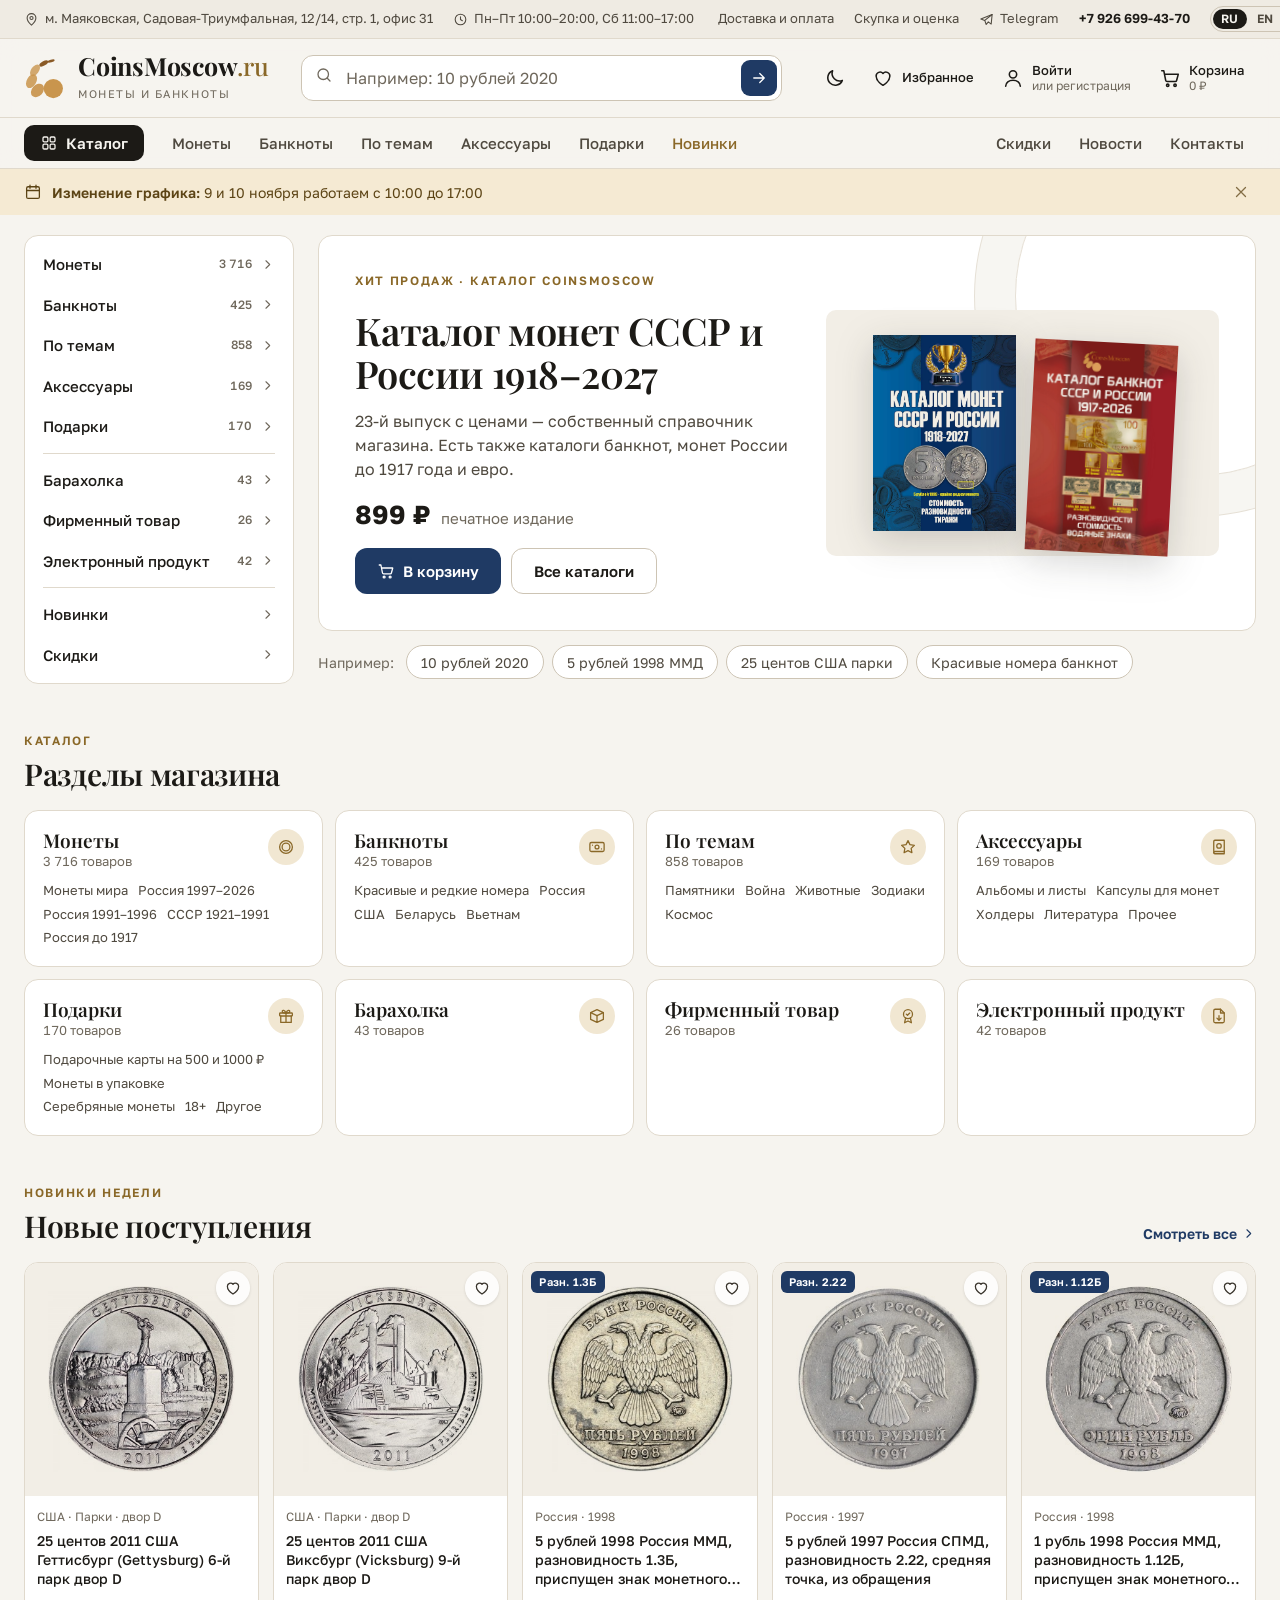
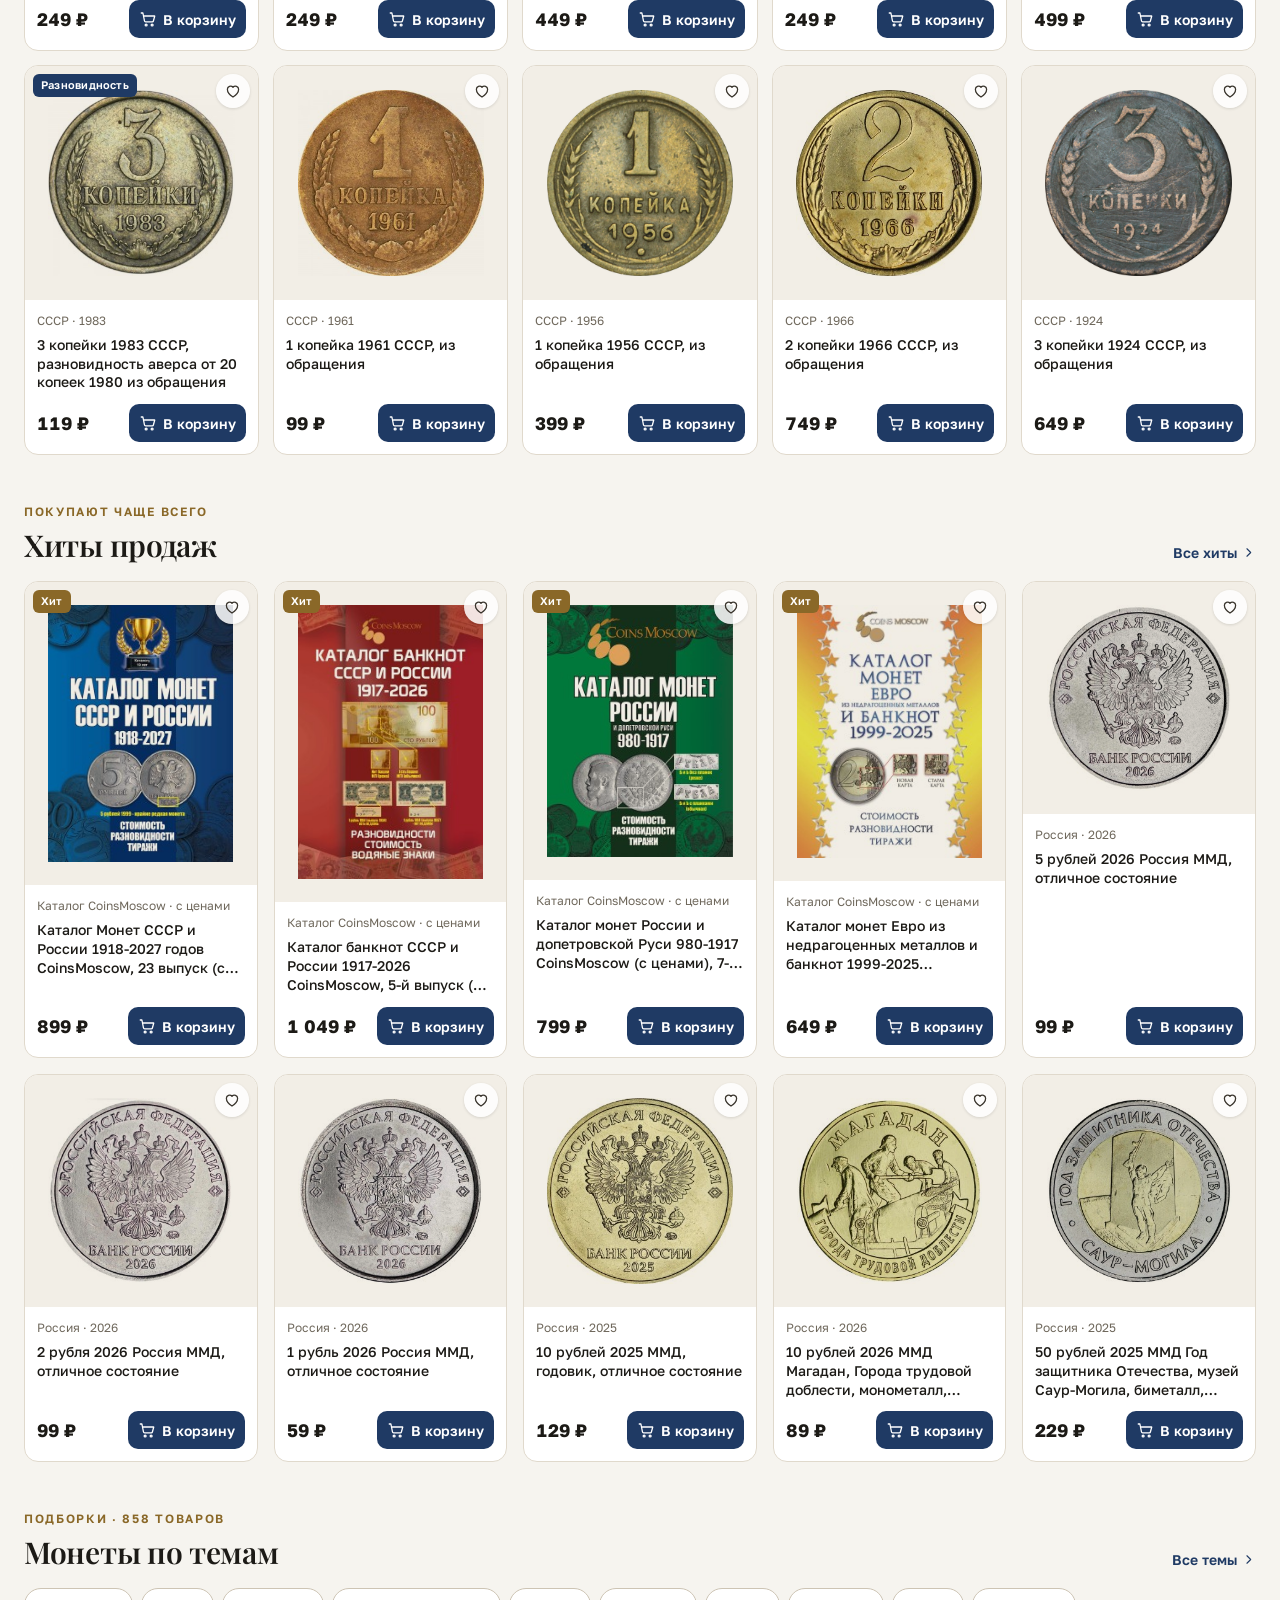
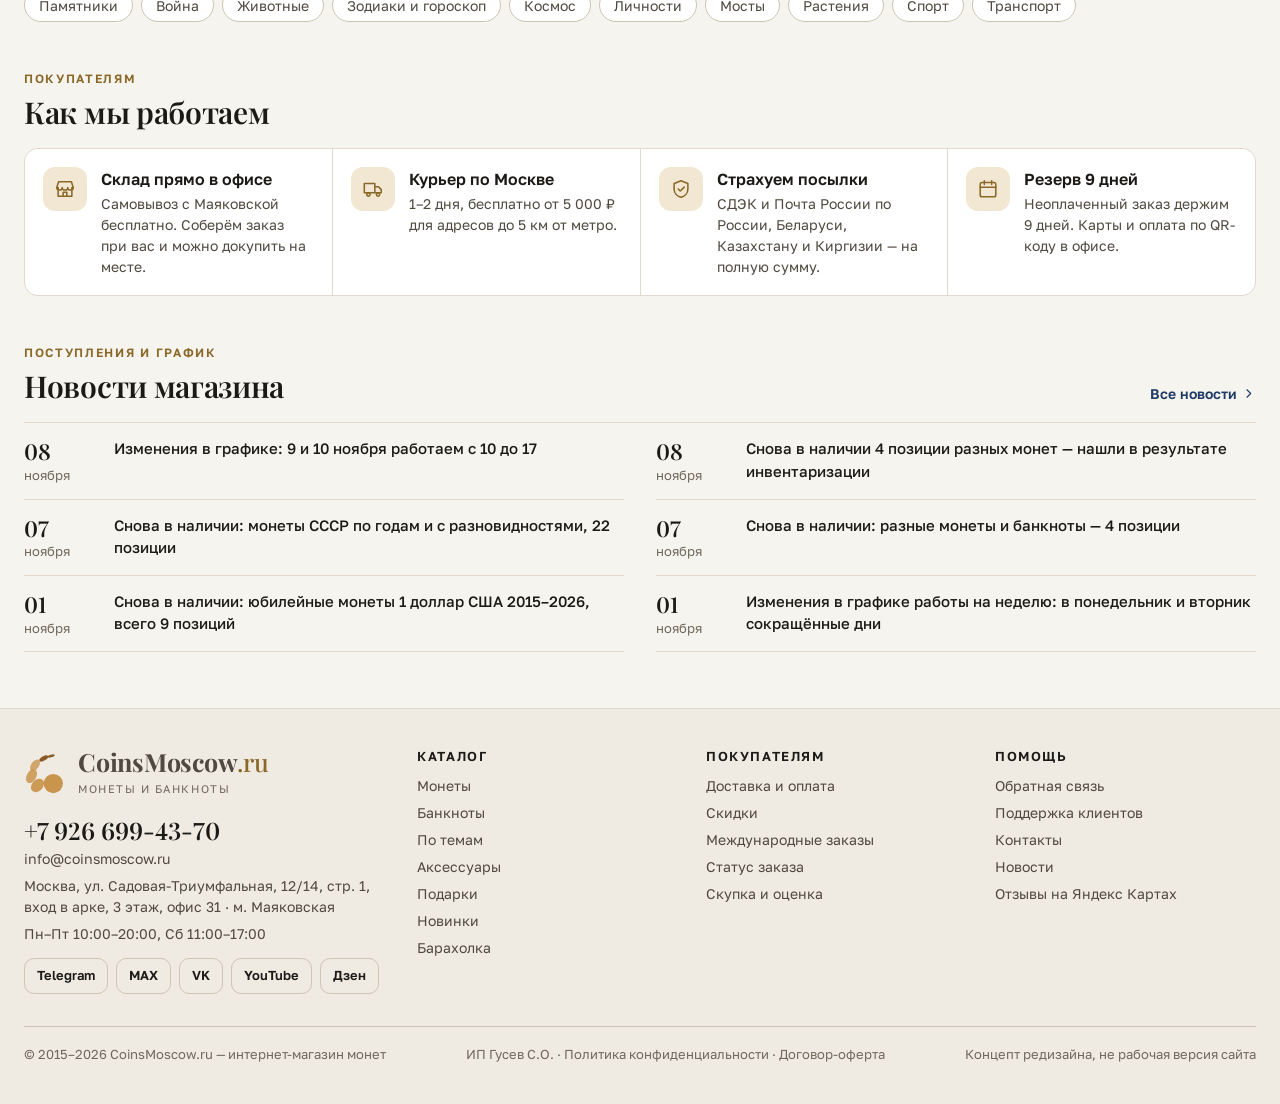
==== commit f93bfb6e: "fix: keep catalog cover proportions" ====
--- a/index.html
+++ b/index.html
@@ -120,7 +120,7 @@
 <a class="btn btn--ghost" href="#">Все каталоги</a>
 </div>
 </div>
-<div class="promo__media"><img src="assets/img/products/705-s-catalog-russian-ussr-coins-coinsmoscow-1.jpg" alt="Обложка каталога монет СССР и России CoinsMoscow" width="217" height="300"><img src="assets/img/products/12721-s-catalog-banknot-russia-1.jpg" alt="Обложка каталога банкнот СССР и России CoinsMoscow" width="217" height="300"></div>
+<div class="promo__media"><img src="assets/img/products/705-s-catalog-russian-ussr-coins-coinsmoscow-1_enl.jpg" alt="Обложка каталога монет СССР и России CoinsMoscow" width="870" height="1200"><img src="assets/img/products/12721-s-catalog-banknot-russia-1_enl.jpg" alt="Обложка каталога банкнот СССР и России CoinsMoscow" width="812" height="1200"></div>
 </div>
 <div class="quick"><span class="quick__label">Например:</span><a class="chip" href="#">10 рублей 2020</a><a class="chip" href="#">5 рублей 1998 ММД</a><a class="chip" href="#">25 центов США парки</a><a class="chip" href="#">Красивые номера банкнот</a></div>
 </div></div></section><section class="section ">
--- a/assets/css/style.css
+++ b/assets/css/style.css
@@ -115,6 +115,7 @@
 img {
   display: block;
   max-width: 100%;
+  height: auto;
 }
 
 a {
